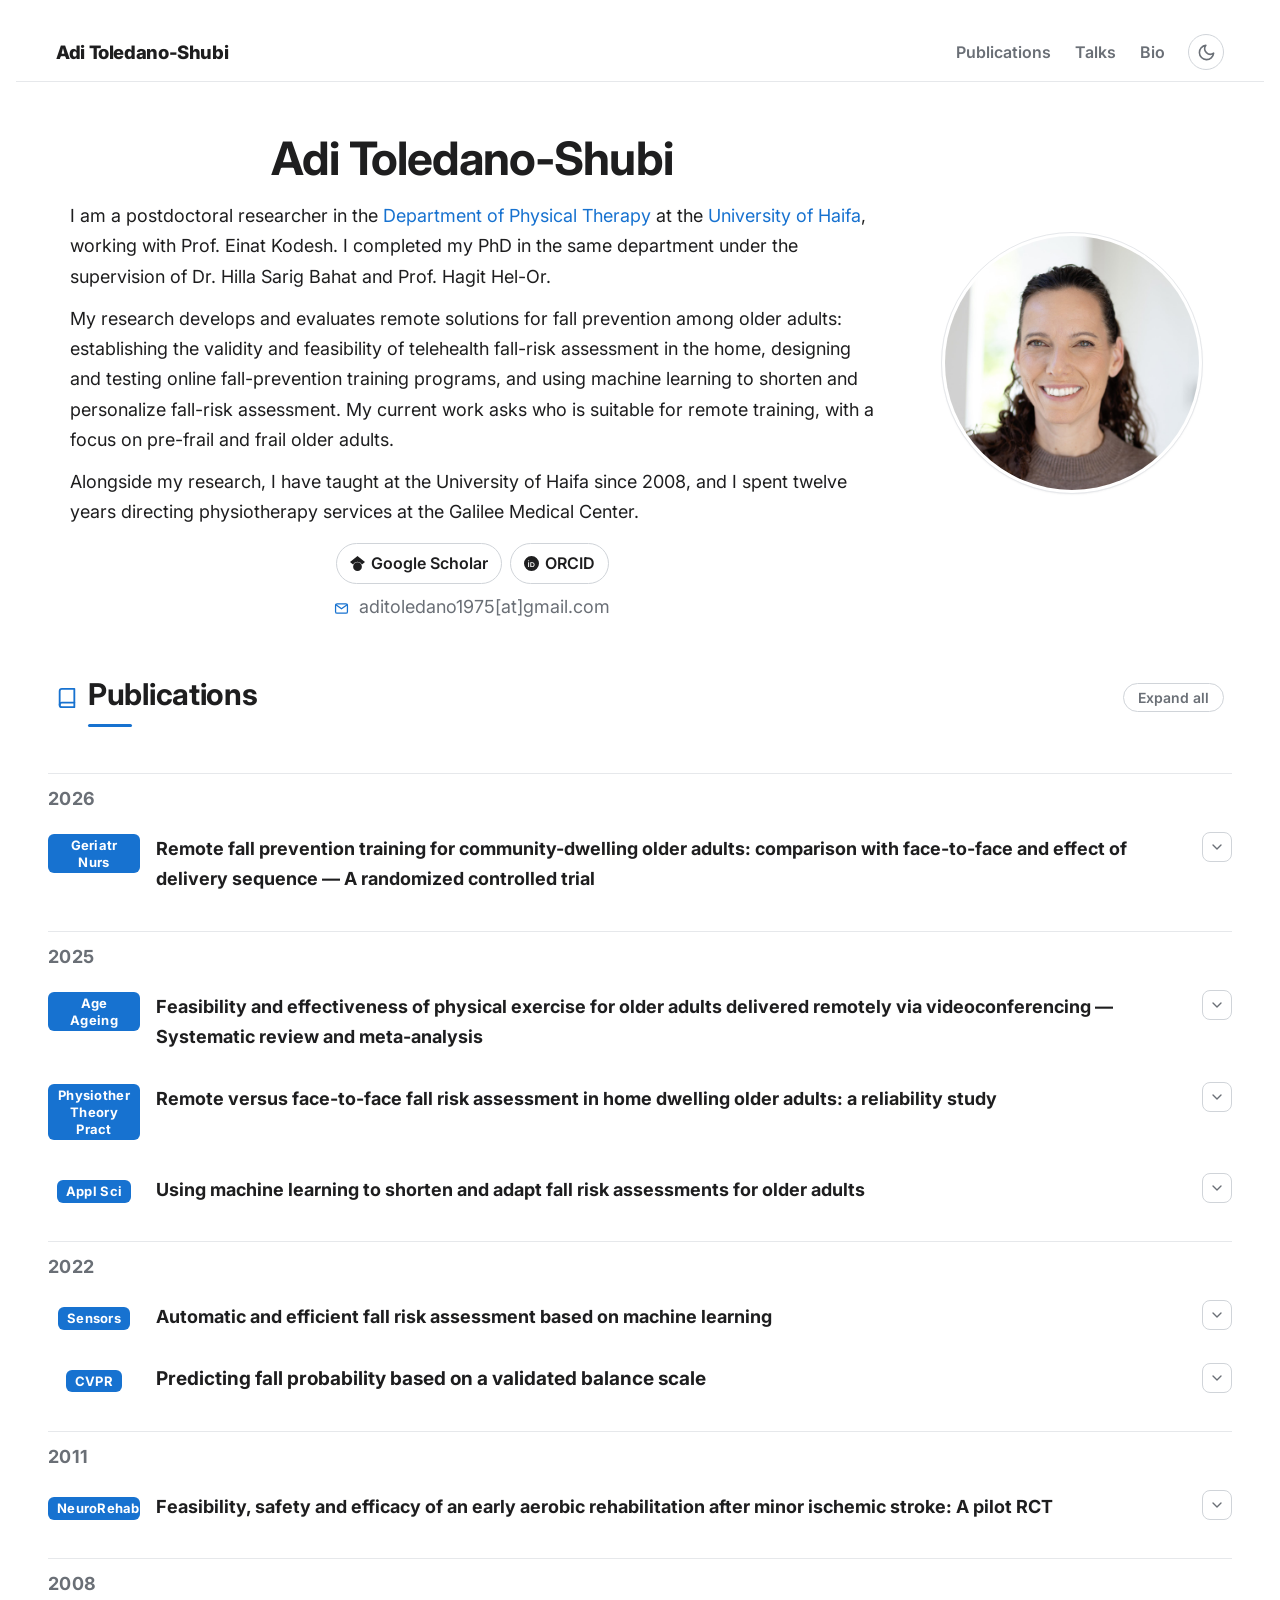
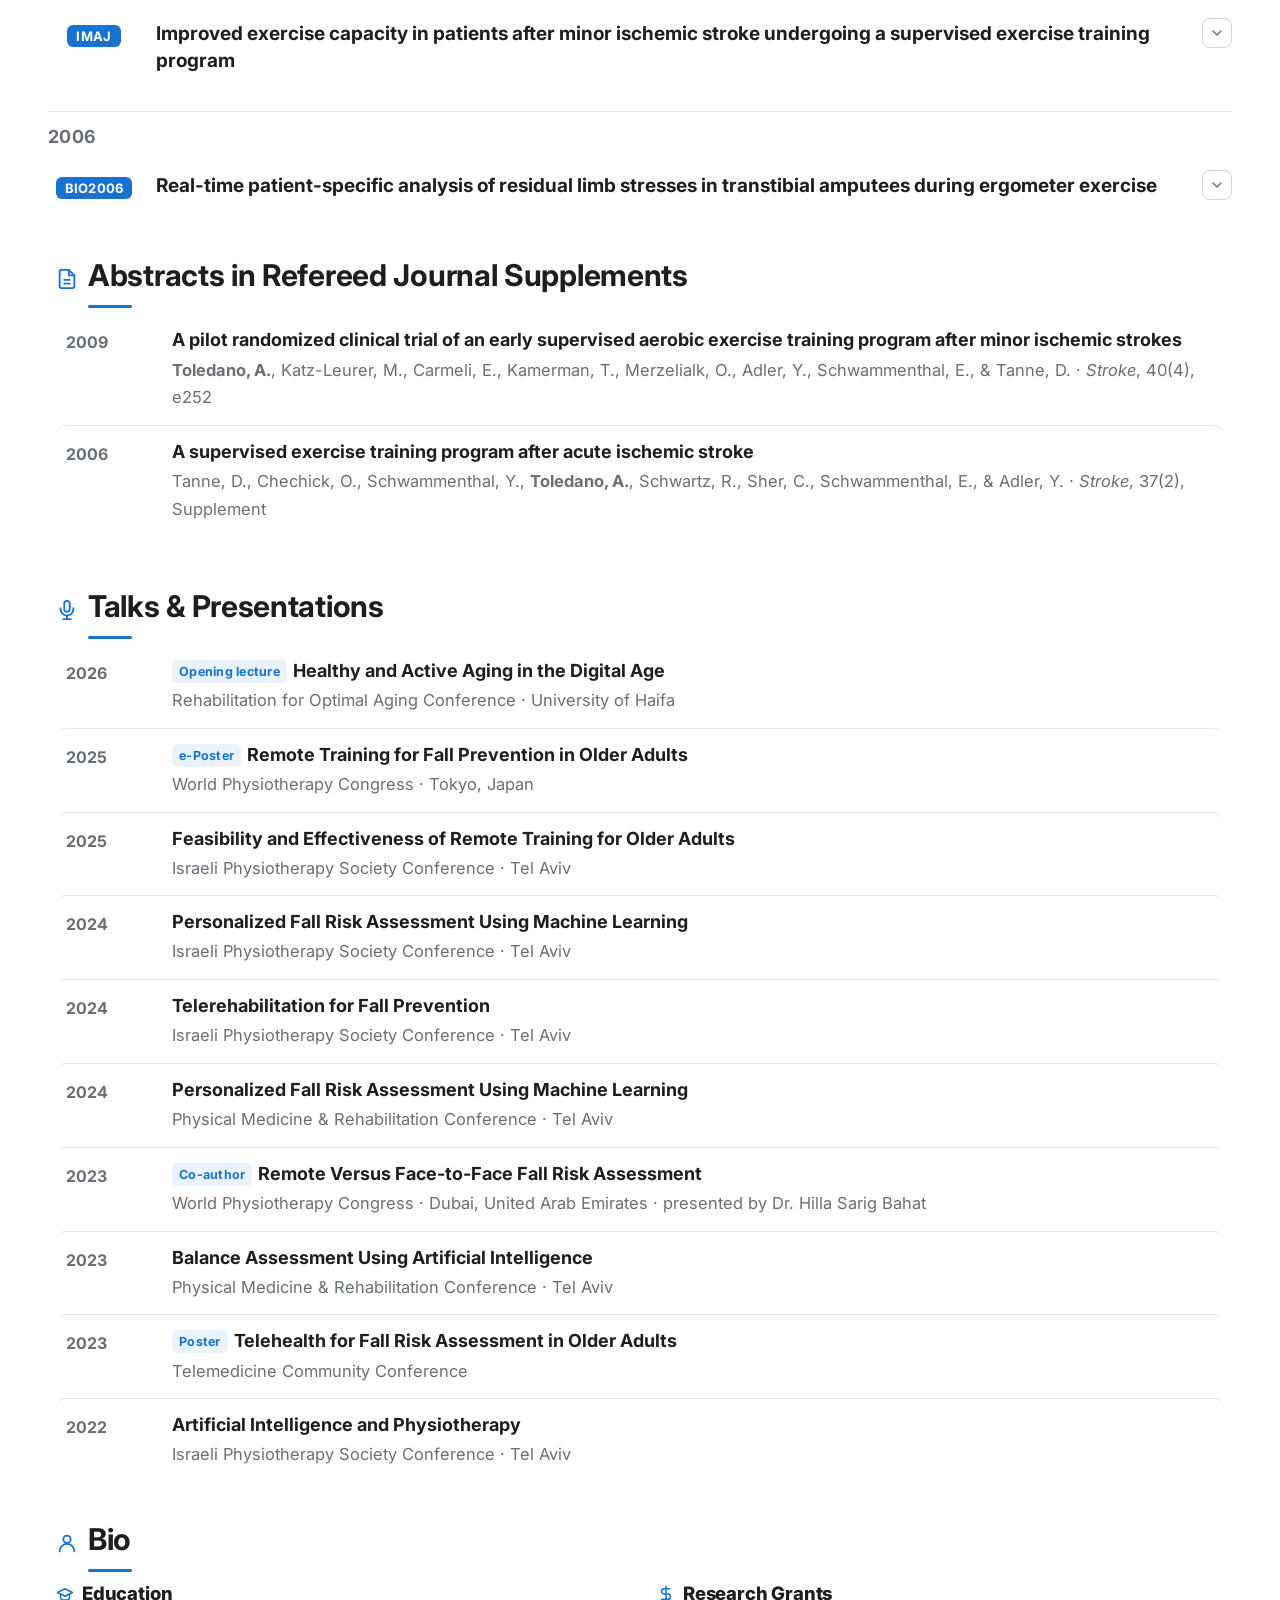
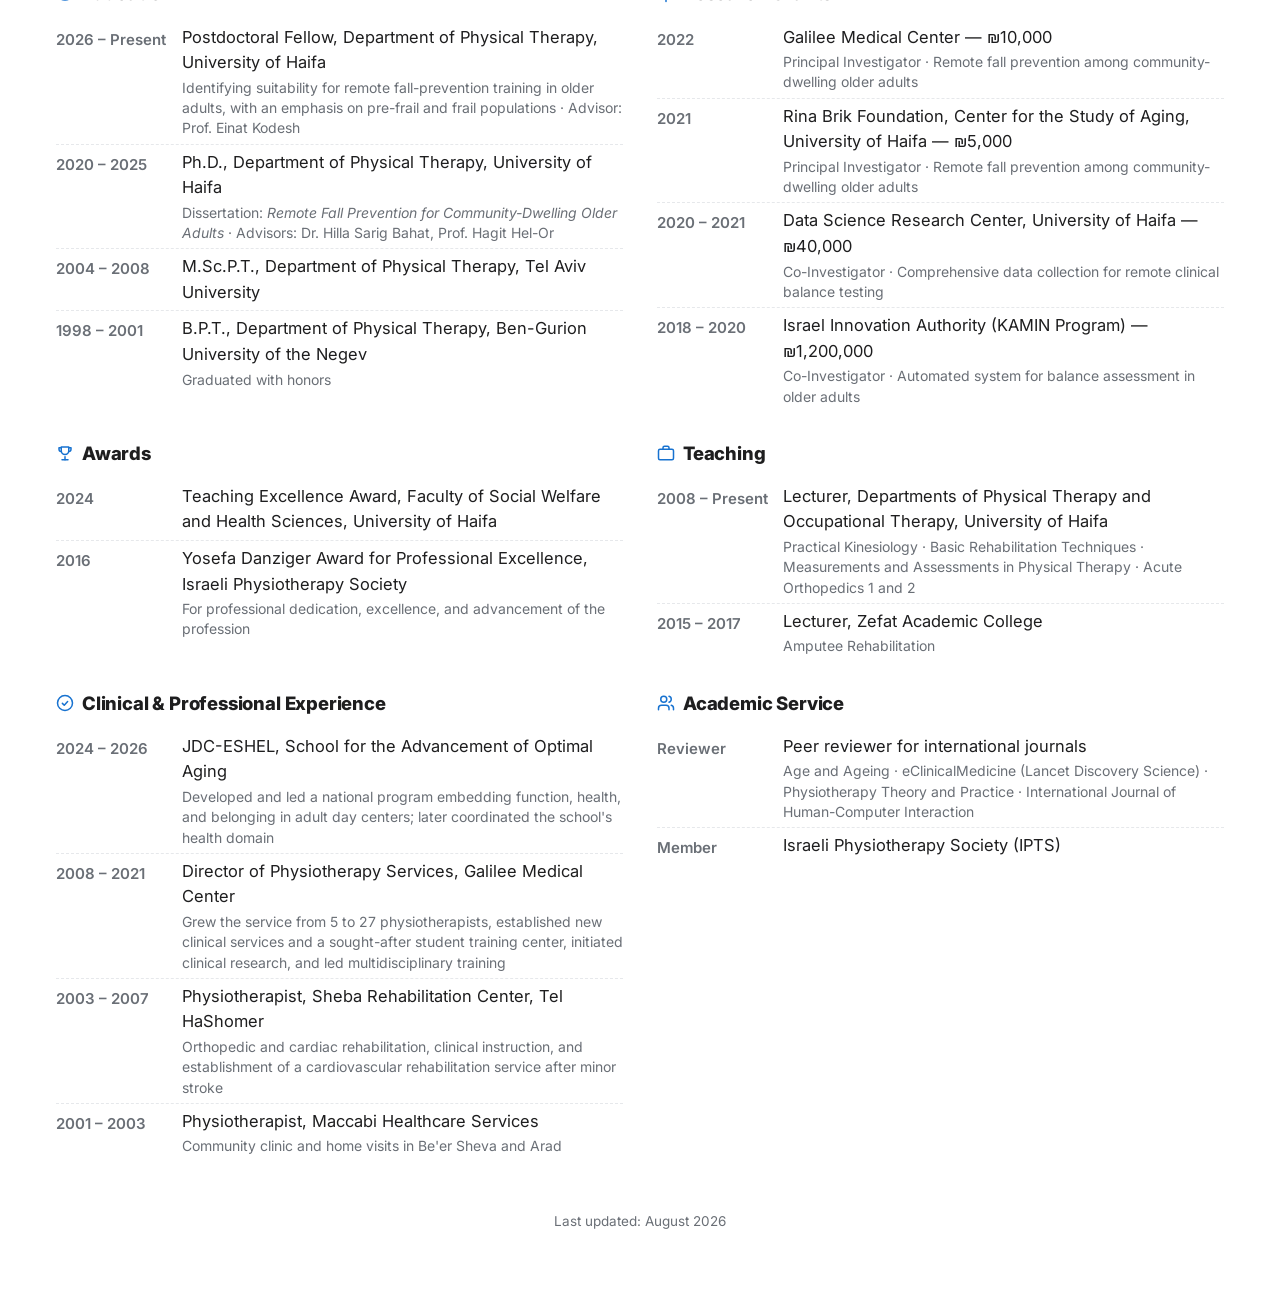
==== index.html @ 061ddf4c "Apply corrections from Adi's English CV - Add Google Scholar and ORCID links to the header and JSON-" ====
<!DOCTYPE HTML>
<html lang="en">
  <head>
    <meta http-equiv="Content-Type" content="text/html; charset=UTF-8" />

    <title>Adi Toledano-Shubi | Postdoctoral Researcher, University of Haifa</title>

    <meta name="author" content="Adi Toledano-Shubi" />
    <meta name="description" content="Adi Toledano-Shubi is a postdoctoral researcher in the Department of Physical Therapy at the University of Haifa, researching remote fall prevention and telehealth assessment for older adults. Publications in Age and Ageing, Geriatric Nursing, and more." />
    <meta name="viewport" content="width=device-width, initial-scale=1" />

    <link rel="canonical" href="https://aditoledanoshubi.github.io/" />

    <!-- Fonts -->
    <link rel="preconnect" href="https://fonts.googleapis.com" />
    <link rel="preconnect" href="https://fonts.gstatic.com" crossorigin />
    <link rel="stylesheet" href="https://fonts.googleapis.com/css2?family=Inter:wght@400;500;600;700;800&display=swap" />

    <!-- Favicons -->
    <link rel="icon" href="favicon.ico" sizes="any" />
    <link rel="icon" type="image/png" sizes="32x32" href="favicon-32.png" />
    <link rel="apple-touch-icon" href="apple-touch-icon.png" />
    <meta name="theme-color" content="#ffffff" />

    <!-- Set theme before paint to avoid a flash (light is the default) -->
    <script>
      (function () {
        try {
          if (localStorage.getItem('theme') === 'dark') {
            document.documentElement.setAttribute('data-theme', 'dark');
          }
        } catch (e) {}
      })();
    </script>

    <link rel="stylesheet" type="text/css" href="stylesheet.css" />

    <!-- Open Graph -->
    <meta property="og:title" content="Adi Toledano-Shubi | Postdoctoral Researcher, University of Haifa" />
    <meta property="og:description" content="Postdoctoral researcher in Physical Therapy at the University of Haifa, researching remote fall prevention for older adults." />
    <meta property="og:image" content="https://aditoledanoshubi.github.io/images/profile.jpg" />
    <meta property="og:url" content="https://aditoledanoshubi.github.io/" />
    <meta property="og:type" content="website" />
    <meta property="og:site_name" content="Adi Toledano-Shubi" />

    <!-- Twitter Card -->
    <meta name="twitter:card" content="summary" />
    <meta name="twitter:title" content="Adi Toledano-Shubi | Postdoctoral Researcher, University of Haifa" />
    <meta name="twitter:description" content="Postdoctoral researcher in Physical Therapy at the University of Haifa, researching remote fall prevention for older adults." />
    <meta name="twitter:image" content="https://aditoledanoshubi.github.io/images/profile.jpg" />

    <!-- JSON-LD Structured Data -->
    <script type="application/ld+json">
    {
      "@context": "https://schema.org",
      "@type": "Person",
      "name": "Adi Toledano-Shubi",
      "url": "https://aditoledanoshubi.github.io/",
      "image": "https://aditoledanoshubi.github.io/images/profile.jpg",
      "jobTitle": "Postdoctoral Researcher",
      "affiliation": {
        "@type": "EducationalOrganization",
        "name": "University of Haifa",
        "url": "https://www.haifa.ac.il/"
      },
      "alumniOf": {
        "@type": "EducationalOrganization",
        "name": "University of Haifa",
        "url": "https://www.haifa.ac.il/"
      },
      "description": "Postdoctoral researcher in the Department of Physical Therapy at the University of Haifa, researching remote fall prevention and telehealth assessment for older adults.",
      "sameAs": [
        "https://scholar.google.com/citations?user=kOce1IUAAAAJ&hl=en",
        "https://orcid.org/0000-0002-2002-5825"
      ],
      "knowsAbout": [
        "Fall prevention in older adults",
        "Telerehabilitation",
        "Physical therapy",
        "Remote fall risk assessment",
        "Healthy aging"
      ]
    }
    </script>

    <style>
      /* Minimal fallback shown only until stylesheet.css loads (or if missing).
         Full theming, dark mode, and layout live in stylesheet.css. */
      body { font-family: 'Inter', -apple-system, BlinkMacSystemFont, Segoe UI, Roboto, Helvetica, Arial, sans-serif; line-height: 1.6; }
    </style>
  </head>

  <body id="top">
    <nav class="topnav" aria-label="Primary">
      <div class="topnav-inner">
        <a class="topnav-brand" href="#top">Adi Toledano-Shubi</a>
        <div class="topnav-links">
          <a href="#publications">Publications</a>
          <a href="#talks">Talks</a>
          <a href="#bio">Bio</a>
        </div>
        <button id="theme-toggle" class="theme-toggle" type="button" aria-label="Switch to dark mode" title="Toggle dark mode">
          <!-- moon: shown in light mode -->
          <svg class="icon-moon" xmlns="http://www.w3.org/2000/svg" viewBox="0 0 24 24" fill="none" stroke="currentColor" stroke-width="2" stroke-linecap="round" stroke-linejoin="round" aria-hidden="true"><path d="M21 12.79A9 9 0 1 1 11.21 3 7 7 0 0 0 21 12.79z"></path></svg>
          <!-- sun: shown in dark mode -->
          <svg class="icon-sun" xmlns="http://www.w3.org/2000/svg" viewBox="0 0 24 24" fill="none" stroke="currentColor" stroke-width="2" stroke-linecap="round" stroke-linejoin="round" aria-hidden="true"><circle cx="12" cy="12" r="4.5"></circle><path d="M12 1.5v2.5M12 20v2.5M4.22 4.22l1.77 1.77M18.01 18.01l1.77 1.77M1.5 12h2.5M20 12h2.5M4.22 19.78l1.77-1.77M18.01 5.99l1.77-1.77"></path></svg>
        </button>
      </div>
    </nav>

    <table style="width:100%;max-width:1200px;border:0;border-spacing:0;border-collapse:separate;margin:0 auto;"><tbody>
      <tr><td style="padding:0">

        <!-- Header -->
        <table class="header-table" style="width:100%;border:0;border-spacing:0;border-collapse:separate;margin:0 auto;"><tbody>
          <tr>
            <td class="header-text" style="padding:2.5%;width:72%;vertical-align:middle">
              <h1 class="name" style="text-align:center">Adi Toledano-Shubi</h1>
              <p>
                I am a postdoctoral researcher in the <a target="_blank" rel="noopener noreferrer" href="https://physical-therapy.haifa.ac.il/">Department of Physical Therapy</a> at the <a target="_blank" rel="noopener noreferrer" href="https://www.haifa.ac.il/">University of Haifa</a>, working with Prof. Einat Kodesh. I completed my PhD in the same department under the supervision of Dr. Hilla Sarig Bahat and Prof. Hagit Hel-Or.
              </p>
              <p>
                My research develops and evaluates remote solutions for fall prevention among older adults: establishing the validity and feasibility of telehealth fall-risk assessment in the home, designing and testing online fall-prevention training programs, and using machine learning to shorten and personalize fall-risk assessment. My current work asks who is suitable for remote training, with a focus on pre-frail and frail older adults.
              </p>
              <p>
                Alongside my research, I have taught at the University of Haifa since 2008, and I spent twelve years directing physiotherapy services at the Galilee Medical Center.
              </p>
              <div class="social-links">
                <a target="_blank" rel="noopener noreferrer" href="https://scholar.google.com/citations?user=kOce1IUAAAAJ&amp;hl=en" aria-label="Google Scholar">
                  <svg viewBox="0 0 24 24" fill="currentColor" aria-hidden="true"><path d="M12 24a7 7 0 1 1 0-14 7 7 0 0 1 0 14zm0-24L0 9.5l4.838 3.94A8 8 0 0 1 12 9a8 8 0 0 1 7.162 4.44L24 9.5z"/></svg>
                  Google Scholar
                </a>
                <a target="_blank" rel="noopener noreferrer" href="https://orcid.org/0000-0002-2002-5825" aria-label="ORCID">
                  <svg viewBox="0 0 24 24" fill="currentColor" aria-hidden="true"><path d="M12 0a12 12 0 1 0 0 24 12 12 0 0 0 0-24zM7.37 6.62a.9.9 0 1 1 0 1.8.9.9 0 0 1 0-1.8zm-.75 3.35h1.5v7.75h-1.5zm3.44 0h2.9c2.76 0 3.97 1.97 3.97 3.88 0 2.07-1.62 3.88-3.96 3.88h-2.91zm1.5 1.36v5.03h1.3c1.85 0 2.72-1.12 2.72-2.51 0-1.28-.81-2.52-2.72-2.52z"/></svg>
                  ORCID
                </a>
                <!-- TODO: add LinkedIn here once the profile URL is known. -->
              </div>
              <p class="contact-line">
                <svg viewBox="0 0 24 24" fill="none" stroke="currentColor" stroke-width="2" stroke-linecap="round" stroke-linejoin="round" aria-hidden="true"><rect x="2.5" y="4.5" width="19" height="15" rx="2.5"/><path d="m3 6 9 6.5L21 6"/></svg>
                <a href="mailto:aditoledano1975@gmail.com">aditoledano1975[at]gmail.com</a>
              </p>
            </td>
            <td class="header-photo" style="padding:2.5%;width:28%;max-width:28%;text-align:center">
              <a target="_blank" rel="noopener noreferrer" href="images/profile-full.jpg"><img class="profile-photo" alt="Adi Toledano-Shubi" src="images/profile.jpg" /></a>
            </td>
          </tr>
        </tbody></table>

        <!-- Publications heading -->
        <table style="width:100%;border:0;border-spacing:0;border-collapse:separate;margin:0 auto"><tbody>
          <tr>
            <td id="publications" class="section-anchor" style="padding:16px;width:100%;vertical-align:middle">
              <div class="section-head">
                <svg class="sec-icon" viewBox="0 0 24 24" fill="none" stroke="currentColor" stroke-width="2" stroke-linecap="round" stroke-linejoin="round" aria-hidden="true"><path d="M4 19.5A2.5 2.5 0 0 1 6.5 17H20"/><path d="M6.5 2H20v20H6.5A2.5 2.5 0 0 1 4 19.5v-15A2.5 2.5 0 0 1 6.5 2z"/></svg>
                <h2>Publications</h2>
                <button id="pub-expand-all" class="expand-all" type="button" aria-label="Expand all publications">Expand all</button>
              </div>
            </td>
          </tr>
        </tbody></table>

        <!-- Publications -->
        <table class="pub-table" style="width:100%;border:0;border-spacing:0 8px;border-collapse:separate;margin:0 auto">
          <colgroup><col style="width:108px" /><col /></colgroup>
          <tbody>

          <script>
          function toggleSection(id) {
            document.getElementById(id).classList.toggle('open');
          }
          </script>

          <!-- Year: 2026 -->
          <tr><td colspan="2" style="padding:16px 8px 0;"><h3 class="pub-year">2026</h3></td></tr>

          <tr id="toledano-shubi-2026-remote-fall-prevention">
            <td style="padding:12px 8px;width:80px;vertical-align:top;text-align:center">
              <abbr class="pub-badge">Geriatr Nurs</abbr>
            </td>
            <td style="padding:12px 8px;vertical-align:top">
              <div class="pub-title"><a target="_blank" rel="noopener noreferrer" href="https://doi.org/10.1016/j.gerinurse.2026.103817">Remote fall prevention training for community-dwelling older adults: comparison with face-to-face and effect of delivery sequence &mdash; A randomized controlled trial</a></div>
              <div>
                <strong>Toledano-Shubi, A.</strong>, Livne, D., Hel-Or, H., &amp; Bahat, H. S.
              </div>
              <div><em>Geriatric Nursing</em>, 69, 103817, 2026</div>
              <div class="small">Impact Factor 2.4 &middot; Q1 (Nursing)</div>
              <div class="pub-links">
                <a target="_blank" rel="noopener noreferrer" href="https://doi.org/10.1016/j.gerinurse.2026.103817">Paper</a>
                <a href="javascript:void(0)" onclick="toggleSection('cite-toledano-shubi-2026')">BIB</a>
              </div>
              <div id="cite-toledano-shubi-2026" class="pub-hidden">
                <pre>@article{toledanoshubi2026remote,
  title={Remote fall prevention training for community-dwelling older adults: comparison with face-to-face and effect of delivery sequence - A randomized controlled trial},
  author={Toledano-Shubi, Adi and Livne, D. and Hel-Or, Hagit and Bahat, Hilla Sarig},
  journal={Geriatric Nursing},
  volume={69},
  pages={103817},
  year={2026},
  doi={10.1016/j.gerinurse.2026.103817}
}</pre>
              </div>
            </td>
          </tr>

          <!-- Year: 2025 -->
          <tr><td colspan="2" style="padding:16px 8px 0;"><h3 class="pub-year">2025</h3></td></tr>

          <tr id="toledano-shubi-2025-remote-exercise-meta-analysis">
            <td style="padding:12px 8px;width:80px;vertical-align:top;text-align:center">
              <abbr class="pub-badge">Age Ageing</abbr>
            </td>
            <td style="padding:12px 8px;vertical-align:top">
              <div class="pub-title"><a target="_blank" rel="noopener noreferrer" href="https://doi.org/10.1093/ageing/afaf171">Feasibility and effectiveness of physical exercise for older adults delivered remotely via videoconferencing &mdash; Systematic review and meta-analysis</a></div>
              <div>
                <strong>Toledano-Shubi, A.</strong>, Shapira, A. L., Fuchsman, R., Marco, R., Hel-Or, H., &amp; Sarig Bahat, H.
              </div>
              <div><em>Age and Ageing</em>, 54(6), 2025</div>
              <div class="small">Impact Factor 7.1 &middot; Q1 (Geriatrics &amp; Gerontology)</div>
              <div class="pub-links">
                <a target="_blank" rel="noopener noreferrer" href="https://doi.org/10.1093/ageing/afaf171">Paper</a>
                <a href="javascript:void(0)" onclick="toggleSection('cite-toledano-shubi-2025-meta')">BIB</a>
              </div>
              <div id="cite-toledano-shubi-2025-meta" class="pub-hidden">
                <pre>@article{toledanoshubi2025feasibility,
  title={Feasibility and effectiveness of physical exercise for older adults delivered remotely via videoconferencing - Systematic review and meta-analysis},
  author={Toledano-Shubi, Adi and Shapira, A. L. and Fuchsman, R. and Marco, R. and Hel-Or, Hagit and Sarig Bahat, Hilla},
  journal={Age and Ageing},
  volume={54},
  number={6},
  year={2025},
  doi={10.1093/ageing/afaf171}
}</pre>
              </div>
            </td>
          </tr>

          <tr id="toledano-shubi-2025-remote-fall-risk-reliability">
            <td style="padding:12px 8px;width:80px;vertical-align:top;text-align:center">
              <abbr class="pub-badge">Physiother Theory Pract</abbr>
            </td>
            <td style="padding:12px 8px;vertical-align:top">
              <div class="pub-title"><a target="_blank" rel="noopener noreferrer" href="https://doi.org/10.1080/09593985.2024.2367516">Remote versus face-to-face fall risk assessment in home dwelling older adults: a reliability study</a></div>
              <div>
                <strong>Toledano-Shubi, A.</strong>, Hel-Or, H., &amp; Sarig Bahat, H.
              </div>
              <div><em>Physiotherapy Theory and Practice</em>, 41(4), 2025</div>
              <div class="small">Impact Factor 1.5 &middot; Q2 (Rehabilitation)</div>
              <div class="pub-links">
                <a target="_blank" rel="noopener noreferrer" href="https://doi.org/10.1080/09593985.2024.2367516">Paper</a>
                <a href="javascript:void(0)" onclick="toggleSection('cite-toledano-shubi-2025-reliability')">BIB</a>
              </div>
              <div id="cite-toledano-shubi-2025-reliability" class="pub-hidden">
                <pre>@article{toledanoshubi2025remote,
  title={Remote versus face-to-face fall risk assessment in home dwelling older adults: a reliability study},
  author={Toledano-Shubi, Adi and Hel-Or, Hagit and Sarig Bahat, Hilla},
  journal={Physiotherapy Theory and Practice},
  volume={41},
  number={4},
  year={2025},
  doi={10.1080/09593985.2024.2367516}
}</pre>
              </div>
            </td>
          </tr>

          <tr id="khatib-2025-machine-learning-fall-risk">
            <td style="padding:12px 8px;width:80px;vertical-align:top;text-align:center">
              <abbr class="pub-badge">Appl Sci</abbr>
            </td>
            <td style="padding:12px 8px;vertical-align:top">
              <div class="pub-title"><a target="_blank" rel="noopener noreferrer" href="https://doi.org/10.3390/app15041690">Using machine learning to shorten and adapt fall risk assessments for older adults</a></div>
              <div>
                Khatib, L., <strong>Toledano-Shubi, A.</strong>, Sarig Bahat, H., &amp; Hel-Or, H.
              </div>
              <div><em>Applied Sciences</em>, 15(4), 2025</div>
              <div class="small">Impact Factor 2.5 &middot; Q2 (Multidisciplinary Sciences)</div>
              <div class="pub-links">
                <a target="_blank" rel="noopener noreferrer" href="https://doi.org/10.3390/app15041690">Paper</a>
                <a href="javascript:void(0)" onclick="toggleSection('cite-khatib-2025')">BIB</a>
              </div>
              <div id="cite-khatib-2025" class="pub-hidden">
                <pre>@article{khatib2025using,
  title={Using Machine Learning to Shorten and Adapt Fall Risk Assessments for Older Adults},
  author={Khatib, L. and Toledano-Shubi, Adi and Sarig Bahat, Hilla and Hel-Or, Hagit},
  journal={Applied Sciences},
  volume={15},
  number={4},
  year={2025},
  doi={10.3390/app15041690}
}</pre>
              </div>
            </td>
          </tr>

          <!-- Year: 2022 -->
          <tr><td colspan="2" style="padding:16px 8px 0;"><h3 class="pub-year">2022</h3></td></tr>

          <tr id="eichler-2022-automatic-fall-risk">
            <td style="padding:12px 8px;width:80px;vertical-align:top;text-align:center">
              <abbr class="pub-badge">Sensors</abbr>
            </td>
            <td style="padding:12px 8px;vertical-align:top">
              <div class="pub-title"><a target="_blank" rel="noopener noreferrer" href="https://doi.org/10.3390/s22041557">Automatic and efficient fall risk assessment based on machine learning</a></div>
              <div>
                Eichler, N., Raz, S., <strong>Toledano-Shubi, A.</strong>, Livne, D., Shimshoni, I., &amp; Hel-Or, H.
              </div>
              <div><em>Sensors</em>, 22(4), 2022</div>
              <div class="small">Impact Factor 3.5 &middot; Q2 (Engineering, Electrical &amp; Electronic)</div>
              <div class="pub-links">
                <a target="_blank" rel="noopener noreferrer" href="https://doi.org/10.3390/s22041557">Paper</a>
                <a href="javascript:void(0)" onclick="toggleSection('cite-eichler-2022')">BIB</a>
              </div>
              <div id="cite-eichler-2022" class="pub-hidden">
                <pre>@article{eichler2022automatic,
  title={Automatic and Efficient Fall Risk Assessment Based on Machine Learning},
  author={Eichler, N. and Raz, S. and Toledano-Shubi, Adi and Livne, D. and Shimshoni, Ilan and Hel-Or, Hagit},
  journal={Sensors},
  volume={22},
  number={4},
  year={2022},
  doi={10.3390/s22041557}
}</pre>
              </div>
            </td>
          </tr>

          <tr id="masalha-2022-predicting-fall-probability">
            <td style="padding:12px 8px;width:80px;vertical-align:top;text-align:center">
              <abbr class="pub-badge">CVPR</abbr>
            </td>
            <td style="padding:12px 8px;vertical-align:top">
              <div class="pub-title">Predicting fall probability based on a validated balance scale</div>
              <div>
                Masalha, A., Eichler, N., Raz, S., <strong>Toledano-Shubi, A.</strong>, et al.
              </div>
              <div><em>IEEE/CVF Conference on Computer Vision and Pattern Recognition (CVPR)</em>, 2022</div>
              <div class="pub-links">
                <a href="javascript:void(0)" onclick="toggleSection('cite-masalha-2022')">BIB</a>
              </div>
              <div id="cite-masalha-2022" class="pub-hidden">
                <pre>@inproceedings{masalha2022predicting,
  title={Predicting Fall Probability Based on a Validated Balance Scale},
  author={Masalha, A. and Eichler, N. and Raz, S. and Toledano-Shubi, Adi and others},
  booktitle={IEEE/CVF Conference on Computer Vision and Pattern Recognition (CVPR)},
  year={2022}
}</pre>
              </div>
            </td>
          </tr>

          <!-- Year: 2011 -->
          <tr><td colspan="2" style="padding:16px 8px 0;"><h3 class="pub-year">2011</h3></td></tr>

          <tr id="toledano-zarhi-2011-aerobic-rehabilitation-stroke">
            <td style="padding:12px 8px;width:80px;vertical-align:top;text-align:center">
              <abbr class="pub-badge">NeuroRehab</abbr>
            </td>
            <td style="padding:12px 8px;vertical-align:top">
              <div class="pub-title"><a target="_blank" rel="noopener noreferrer" href="https://doi.org/10.3233/NRE-2011-0636">Feasibility, safety and efficacy of an early aerobic rehabilitation after minor ischemic stroke: A pilot RCT</a></div>
              <div>
                <strong>Toledano-Zarhi, A.</strong>, Tanne, D., Carmeli, E., &amp; Katz-Leurer, M.
              </div>
              <div><em>NeuroRehabilitation</em>, 28(2), 2011</div>
              <div class="small">Impact Factor 2.03 &middot; Q2 (Rehabilitation)</div>
              <div class="pub-links">
                <a target="_blank" rel="noopener noreferrer" href="https://doi.org/10.3233/NRE-2011-0636">Paper</a>
                <a href="javascript:void(0)" onclick="toggleSection('cite-toledano-zarhi-2011')">BIB</a>
              </div>
              <div id="cite-toledano-zarhi-2011" class="pub-hidden">
                <pre>@article{toledanozarhi2011feasibility,
  title={Feasibility, safety and efficacy of an early aerobic rehabilitation after minor ischemic stroke: A pilot RCT},
  author={Toledano-Zarhi, Adi and Tanne, D. and Carmeli, E. and Katz-Leurer, M.},
  journal={NeuroRehabilitation},
  volume={28},
  number={2},
  year={2011},
  doi={10.3233/NRE-2011-0636}
}</pre>
              </div>
            </td>
          </tr>

          <!-- Year: 2008 -->
          <tr><td colspan="2" style="padding:16px 8px 0;"><h3 class="pub-year">2008</h3></td></tr>

          <tr id="tanne-2008-exercise-capacity-stroke">
            <td style="padding:12px 8px;width:80px;vertical-align:top;text-align:center">
              <abbr class="pub-badge">IMAJ</abbr>
            </td>
            <td style="padding:12px 8px;vertical-align:top">
              <div class="pub-title">Improved exercise capacity in patients after minor ischemic stroke undergoing a supervised exercise training program</div>
              <div>
                Tanne, D., Tsabari, R., Chechik, O., <strong>Toledano, A.</strong>, Orion, D., Schwammenthal, Y., Philips, T., Schwammenthal, E., &amp; Adler, Y.
              </div>
              <div><em>Israel Medical Association Journal (IMAJ)</em>, 10, 2008</div>
              <div class="small">Impact Factor 0.689 &middot; Q4 (Medicine, General &amp; Internal)</div>
              <div class="pub-links">
                <a href="javascript:void(0)" onclick="toggleSection('cite-tanne-2008')">BIB</a>
              </div>
              <div id="cite-tanne-2008" class="pub-hidden">
                <pre>@article{tanne2008improved,
  title={Improved Exercise Capacity in Patients after Minor Ischemic Stroke Undergoing a Supervised Exercise Training Program},
  author={Tanne, D. and Tsabari, R. and Chechik, O. and Toledano, Adi and Orion, D. and Schwammenthal, Y. and Philips, T. and Schwammenthal, E. and Adler, Y.},
  journal={Israel Medical Association Journal},
  volume={10},
  year={2008}
}</pre>
              </div>
            </td>
          </tr>

          <!-- Year: 2006 -->
          <tr><td colspan="2" style="padding:16px 8px 0;"><h3 class="pub-year">2006</h3></td></tr>

          <tr id="portnoy-2006-residual-limb-stresses">
            <td style="padding:12px 8px;width:80px;vertical-align:top;text-align:center">
              <abbr class="pub-badge">BIO2006</abbr>
            </td>
            <td style="padding:12px 8px;vertical-align:top">
              <div class="pub-title">Real-time patient-specific analysis of residual limb stresses in transtibial amputees during ergometer exercise</div>
              <div>
                Portnoy, S., <strong>Toledano, A.</strong>, et al.
              </div>
              <div><em>BIO2006 Proceedings</em>, 2006</div>
              <div class="pub-links">
                <a href="javascript:void(0)" onclick="toggleSection('cite-portnoy-2006')">BIB</a>
              </div>
              <div id="cite-portnoy-2006" class="pub-hidden">
                <pre>@inproceedings{portnoy2006realtime,
  title={Real-time patient-specific analysis of residual limb stresses in transtibial amputees during ergometer exercise},
  author={Portnoy, S. and Toledano, Adi and others},
  booktitle={BIO2006 Proceedings},
  year={2006}
}</pre>
              </div>
            </td>
          </tr>

          </tbody>
        </table>

        <!-- Conference Abstracts -->
        <table style="width:100%;border:0;border-spacing:0;border-collapse:separate;margin:12px auto 0"><tbody>
          <tr>
            <td id="abstracts" class="section-anchor" style="padding:16px;width:100%;vertical-align:middle">
              <div class="section-head">
                <svg class="sec-icon" viewBox="0 0 24 24" fill="none" stroke="currentColor" stroke-width="2" stroke-linecap="round" stroke-linejoin="round" aria-hidden="true"><path d="M14 2H6a2 2 0 0 0-2 2v16a2 2 0 0 0 2 2h12a2 2 0 0 0 2-2V8z"/><path d="M14 2v6h6"/><path d="M9 13h6"/><path d="M9 17h6"/></svg>
                <h2>Abstracts in Refereed Journal Supplements</h2>
              </div>
              <div class="entry-list">
                <div class="entry">
                  <div class="entry-year">2009</div>
                  <div class="entry-body">
                    <div class="entry-title">A pilot randomized clinical trial of an early supervised aerobic exercise training program after minor ischemic strokes</div>
                    <div class="entry-meta"><strong>Toledano, A.</strong>, Katz-Leurer, M., Carmeli, E., Kamerman, T., Merzelialk, O., Adler, Y., Schwammenthal, E., &amp; Tanne, D. &middot; <em>Stroke</em>, 40(4), e252</div>
                  </div>
                </div>
                <div class="entry">
                  <div class="entry-year">2006</div>
                  <div class="entry-body">
                    <div class="entry-title">A supervised exercise training program after acute ischemic stroke</div>
                    <div class="entry-meta">Tanne, D., Chechick, O., Schwammenthal, Y., <strong>Toledano, A.</strong>, Schwartz, R., Sher, C., Schwammenthal, E., &amp; Adler, Y. &middot; <em>Stroke</em>, 37(2), Supplement</div>
                  </div>
                </div>
              </div>
            </td>
          </tr>
        </tbody></table>

        <!-- Talks and Presentations -->
        <table style="width:100%;border:0;border-spacing:0;border-collapse:separate;margin:12px auto 0"><tbody>
          <tr>
            <td id="talks" class="section-anchor" style="padding:16px;width:100%;vertical-align:middle">
              <div class="section-head">
                <svg class="sec-icon" viewBox="0 0 24 24" fill="none" stroke="currentColor" stroke-width="2" stroke-linecap="round" stroke-linejoin="round" aria-hidden="true"><path d="M12 2a3 3 0 0 0-3 3v6a3 3 0 0 0 6 0V5a3 3 0 0 0-3-3z"/><path d="M19 10v1a7 7 0 0 1-14 0v-1"/><path d="M12 18.5V22"/><path d="M8 22h8"/></svg>
                <h2>Talks &amp; Presentations</h2>
              </div>
              <div class="entry-list">

                <div class="entry">
                  <div class="entry-year">2026</div>
                  <div class="entry-body">
                    <div class="entry-title"><span class="entry-tag">Opening lecture</span>Healthy and Active Aging in the Digital Age</div>
                    <div class="entry-meta">Rehabilitation for Optimal Aging Conference &middot; University of Haifa</div>
                  </div>
                </div>

                <div class="entry">
                  <div class="entry-year">2025</div>
                  <div class="entry-body">
                    <div class="entry-title"><span class="entry-tag">e-Poster</span>Remote Training for Fall Prevention in Older Adults</div>
                    <div class="entry-meta">World Physiotherapy Congress &middot; Tokyo, Japan</div>
                  </div>
                </div>

                <div class="entry">
                  <div class="entry-year">2025</div>
                  <div class="entry-body">
                    <div class="entry-title">Feasibility and Effectiveness of Remote Training for Older Adults</div>
                    <div class="entry-meta">Israeli Physiotherapy Society Conference &middot; Tel Aviv</div>
                  </div>
                </div>

                <div class="entry">
                  <div class="entry-year">2024</div>
                  <div class="entry-body">
                    <div class="entry-title">Personalized Fall Risk Assessment Using Machine Learning</div>
                    <div class="entry-meta">Israeli Physiotherapy Society Conference &middot; Tel Aviv</div>
                  </div>
                </div>

                <div class="entry">
                  <div class="entry-year">2024</div>
                  <div class="entry-body">
                    <div class="entry-title">Telerehabilitation for Fall Prevention</div>
                    <div class="entry-meta">Israeli Physiotherapy Society Conference &middot; Tel Aviv</div>
                  </div>
                </div>

                <div class="entry">
                  <div class="entry-year">2024</div>
                  <div class="entry-body">
                    <div class="entry-title">Personalized Fall Risk Assessment Using Machine Learning</div>
                    <div class="entry-meta">Physical Medicine &amp; Rehabilitation Conference &middot; Tel Aviv</div>
                  </div>
                </div>

                <div class="entry">
                  <div class="entry-year">2023</div>
                  <div class="entry-body">
                    <div class="entry-title"><span class="entry-tag">Co-author</span>Remote Versus Face-to-Face Fall Risk Assessment</div>
                    <div class="entry-meta">World Physiotherapy Congress &middot; Dubai, United Arab Emirates &middot; presented by Dr. Hilla Sarig Bahat</div>
                  </div>
                </div>

                <div class="entry">
                  <div class="entry-year">2023</div>
                  <div class="entry-body">
                    <div class="entry-title">Balance Assessment Using Artificial Intelligence</div>
                    <div class="entry-meta">Physical Medicine &amp; Rehabilitation Conference &middot; Tel Aviv</div>
                  </div>
                </div>

                <div class="entry">
                  <div class="entry-year">2023</div>
                  <div class="entry-body">
                    <div class="entry-title"><span class="entry-tag">Poster</span>Telehealth for Fall Risk Assessment in Older Adults</div>
                    <div class="entry-meta">Telemedicine Community Conference</div>
                  </div>
                </div>

                <div class="entry">
                  <div class="entry-year">2022</div>
                  <div class="entry-body">
                    <div class="entry-title">Artificial Intelligence and Physiotherapy</div>
                    <div class="entry-meta">Israeli Physiotherapy Society Conference &middot; Tel Aviv</div>
                  </div>
                </div>

              </div>
            </td>
          </tr>
        </tbody></table>

        <!-- Bio -->
        <table style="width:100%;border:0;border-spacing:0;border-collapse:separate;margin:0 auto"><tbody>
          <tr>
            <td id="bio" class="section-anchor" style="padding:16px;width:100%;vertical-align:top">
              <div class="section-head">
                <svg class="sec-icon" viewBox="0 0 24 24" fill="none" stroke="currentColor" stroke-width="2" stroke-linecap="round" stroke-linejoin="round" aria-hidden="true"><circle cx="12" cy="8" r="4"/><path d="M4 21a8 8 0 0 1 16 0"/></svg>
                <h2>Bio</h2>
              </div>
              <div class="bio-grid">

                <div class="bio-block">
                  <div class="bio-head">
                    <svg viewBox="0 0 24 24" fill="none" stroke="currentColor" stroke-width="2" stroke-linecap="round" stroke-linejoin="round" aria-hidden="true"><path d="M22 10 12 5 2 10l10 5 10-5z"/><path d="M6 12v5c0 1.66 2.69 3 6 3s6-1.34 6-3v-5"/></svg>
                    Education
                  </div>
                  <div class="bio-entry"><div class="bio-year">2026 &ndash; Present</div><div class="bio-desc">Postdoctoral Fellow, Department of Physical Therapy, University of Haifa<span class="bio-sub">Identifying suitability for remote fall-prevention training in older adults, with an emphasis on pre-frail and frail populations &middot; Advisor: Prof. Einat Kodesh</span></div></div>
                  <div class="bio-entry"><div class="bio-year">2020 &ndash; 2025</div><div class="bio-desc">Ph.D., Department of Physical Therapy, University of Haifa<span class="bio-sub">Dissertation: <em>Remote Fall Prevention for Community-Dwelling Older Adults</em> &middot; Advisors: Dr. Hilla Sarig Bahat, Prof. Hagit Hel-Or</span></div></div>
                  <div class="bio-entry"><div class="bio-year">2004 &ndash; 2008</div><div class="bio-desc">M.Sc.P.T., Department of Physical Therapy, Tel Aviv University</div></div>
                  <div class="bio-entry"><div class="bio-year">1998 &ndash; 2001</div><div class="bio-desc">B.P.T., Department of Physical Therapy, Ben-Gurion University of the Negev<span class="bio-sub">Graduated with honors</span></div></div>
                </div>

                <div class="bio-block">
                  <div class="bio-head">
                    <svg viewBox="0 0 24 24" fill="none" stroke="currentColor" stroke-width="2" stroke-linecap="round" stroke-linejoin="round" aria-hidden="true"><path d="M12 2v20"/><path d="M17 5H9.5a3.5 3.5 0 0 0 0 7h5a3.5 3.5 0 0 1 0 7H6"/></svg>
                    Research Grants
                  </div>
                  <div class="bio-entry"><div class="bio-year">2022</div><div class="bio-desc">Galilee Medical Center &mdash; &#8362;10,000<span class="bio-sub">Principal Investigator &middot; Remote fall prevention among community-dwelling older adults</span></div></div>
                  <div class="bio-entry"><div class="bio-year">2021</div><div class="bio-desc">Rina Brik Foundation, Center for the Study of Aging, University of Haifa &mdash; &#8362;5,000<span class="bio-sub">Principal Investigator &middot; Remote fall prevention among community-dwelling older adults</span></div></div>
                  <div class="bio-entry"><div class="bio-year">2020 &ndash; 2021</div><div class="bio-desc">Data Science Research Center, University of Haifa &mdash; &#8362;40,000<span class="bio-sub">Co-Investigator &middot; Comprehensive data collection for remote clinical balance testing</span></div></div>
                  <div class="bio-entry"><div class="bio-year">2018 &ndash; 2020</div><div class="bio-desc">Israel Innovation Authority (KAMIN Program) &mdash; &#8362;1,200,000<span class="bio-sub">Co-Investigator &middot; Automated system for balance assessment in older adults</span></div></div>
                </div>

                <div class="bio-block">
                  <div class="bio-head">
                    <svg viewBox="0 0 24 24" fill="none" stroke="currentColor" stroke-width="2" stroke-linecap="round" stroke-linejoin="round" aria-hidden="true"><path d="M8 21h8"/><path d="M12 17v4"/><path d="M7 4h10v5a5 5 0 0 1-10 0z"/><path d="M17 5h3v2a3 3 0 0 1-3 3"/><path d="M7 5H4v2a3 3 0 0 0 3 3"/></svg>
                    Awards
                  </div>
                  <div class="bio-entry"><div class="bio-year">2024</div><div class="bio-desc">Teaching Excellence Award, Faculty of Social Welfare and Health Sciences, University of Haifa</div></div>
                  <div class="bio-entry"><div class="bio-year">2016</div><div class="bio-desc">Yosefa Danziger Award for Professional Excellence, Israeli Physiotherapy Society<span class="bio-sub">For professional dedication, excellence, and advancement of the profession</span></div></div>
                </div>

                <div class="bio-block">
                  <div class="bio-head">
                    <svg viewBox="0 0 24 24" fill="none" stroke="currentColor" stroke-width="2" stroke-linecap="round" stroke-linejoin="round" aria-hidden="true"><rect x="2" y="7" width="20" height="14" rx="2"/><path d="M16 7V5a2 2 0 0 0-2-2h-4a2 2 0 0 0-2 2v2"/></svg>
                    Teaching
                  </div>
                  <div class="bio-entry"><div class="bio-year">2008 &ndash; Present</div><div class="bio-desc">Lecturer, Departments of Physical Therapy and Occupational Therapy, University of Haifa<span class="bio-sub">Practical Kinesiology &middot; Basic Rehabilitation Techniques &middot; Measurements and Assessments in Physical Therapy &middot; Acute Orthopedics 1 and 2</span></div></div>
                  <div class="bio-entry"><div class="bio-year">2015 &ndash; 2017</div><div class="bio-desc">Lecturer, Zefat Academic College<span class="bio-sub">Amputee Rehabilitation</span></div></div>
                </div>

                <div class="bio-block">
                  <div class="bio-head">
                    <svg viewBox="0 0 24 24" fill="none" stroke="currentColor" stroke-width="2" stroke-linecap="round" stroke-linejoin="round" aria-hidden="true"><path d="M12 2a10 10 0 1 0 0 20 10 10 0 0 0 0-20z"/><path d="M8.5 12.5 11 15l4.5-5"/></svg>
                    Clinical &amp; Professional Experience
                  </div>
                  <div class="bio-entry"><div class="bio-year">2024 &ndash; 2026</div><div class="bio-desc">JDC-ESHEL, School for the Advancement of Optimal Aging<span class="bio-sub">Developed and led a national program embedding function, health, and belonging in adult day centers; later coordinated the school's health domain</span></div></div>
                  <div class="bio-entry"><div class="bio-year">2008 &ndash; 2021</div><div class="bio-desc">Director of Physiotherapy Services, Galilee Medical Center<span class="bio-sub">Grew the service from 5 to 27 physiotherapists, established new clinical services and a sought-after student training center, initiated clinical research, and led multidisciplinary training</span></div></div>
                  <div class="bio-entry"><div class="bio-year">2003 &ndash; 2007</div><div class="bio-desc">Physiotherapist, Sheba Rehabilitation Center, Tel HaShomer<span class="bio-sub">Orthopedic and cardiac rehabilitation, clinical instruction, and establishment of a cardiovascular rehabilitation service after minor stroke</span></div></div>
                  <div class="bio-entry"><div class="bio-year">2001 &ndash; 2003</div><div class="bio-desc">Physiotherapist, Maccabi Healthcare Services<span class="bio-sub">Community clinic and home visits in Be'er Sheva and Arad</span></div></div>
                </div>

                <div class="bio-block">
                  <div class="bio-head">
                    <svg viewBox="0 0 24 24" fill="none" stroke="currentColor" stroke-width="2" stroke-linecap="round" stroke-linejoin="round" aria-hidden="true"><path d="M16 21v-2a4 4 0 0 0-4-4H6a4 4 0 0 0-4 4v2"/><circle cx="9" cy="7" r="4"/><path d="M22 21v-2a4 4 0 0 0-3-3.87"/><path d="M16 3.13a4 4 0 0 1 0 7.75"/></svg>
                    Academic Service
                  </div>
                  <div class="bio-entry"><div class="bio-year">Reviewer</div><div class="bio-desc">Peer reviewer for international journals<span class="bio-sub">Age and Ageing &middot; eClinicalMedicine (Lancet Discovery Science) &middot; Physiotherapy Theory and Practice &middot; International Journal of Human-Computer Interaction</span></div></div>
                  <div class="bio-entry"><div class="bio-year">Member</div><div class="bio-desc">Israeli Physiotherapy Society (IPTS)</div></div>
                </div>

              </div>
            </td>
          </tr>
        </tbody></table>

        <p class="small" style="text-align:center;margin:32px 0 10px">
        Last updated: August 2026
        </p>

      </td></tr>
    </tbody></table>
    <button id="back-to-top" class="back-to-top" type="button" aria-label="Back to top" title="Back to top">
      <svg viewBox="0 0 24 24" fill="none" stroke="currentColor" stroke-width="2" stroke-linecap="round" stroke-linejoin="round" aria-hidden="true"><path d="M12 19V5"/><path d="m5 12 7-7 7 7"/></svg>
    </button>

    <script>
      // ---- Theme toggle -----------------------------------------------------
      (function () {
        var root = document.documentElement;
        var btn = document.getElementById('theme-toggle');
        var meta = document.querySelector('meta[name="theme-color"]');
        function sync() {
          var dark = root.getAttribute('data-theme') === 'dark';
          btn.setAttribute('aria-label', dark ? 'Switch to light mode' : 'Switch to dark mode');
          if (meta) meta.setAttribute('content', dark ? '#101317' : '#ffffff');
        }
        sync();
        btn.addEventListener('click', function () {
          var dark = root.getAttribute('data-theme') === 'dark';
          if (dark) { root.removeAttribute('data-theme'); }
          else { root.setAttribute('data-theme', 'dark'); }
          try { localStorage.setItem('theme', dark ? 'light' : 'dark'); } catch (e) {}
          sync();
        });
      })();

      // ---- Icons on publication link buttons --------------------------------
      (function () {
        var NS = 'http://www.w3.org/2000/svg';
        // simple stroke-path icon set (24x24 viewBox)
        var ICONS = {
          doc:   ['M14 2H6a2 2 0 0 0-2 2v16a2 2 0 0 0 2 2h12a2 2 0 0 0 2-2V8z', 'M14 2v6h6', 'M9 13h6', 'M9 17h6'],
          code:  ['M16 18l6-6-6-6', 'M8 6l-6 6 6 6'],
          globe: ['M12 2a10 10 0 1 0 0 20 10 10 0 0 0 0-20z', 'M2 12h20', 'M12 2a15 15 0 0 1 0 20 15 15 0 0 1 0-20z'],
          data:  ['M12 2a9 3 0 1 0 0 6 9 3 0 0 0 0-6z', 'M21 5v6c0 1.66-4 3-9 3s-9-1.34-9-3V5', 'M21 11v6c0 1.66-4 3-9 3s-9-1.34-9-3v-6'],
          ext:   ['M18 13v6a2 2 0 0 1-2 2H5a2 2 0 0 1-2-2V8a2 2 0 0 1 2-2h6', 'M15 3h6v6', 'M10 14L21 3'],
          quote: ['M3 21h5V10a4 4 0 0 0-4 4', 'M14 21h5V10a4 4 0 0 0-4 4'],
          eye:   ['M2 12s4-7 10-7 10 7 10 7-4 7-10 7-10-7-10-7z', 'M12 9a3 3 0 1 0 0 6 3 3 0 0 0 0-6z'],
          book:  ['M4 19.5A2.5 2.5 0 0 1 6.5 17H20', 'M6.5 2H20v20H6.5A2.5 2.5 0 0 1 4 19.5v-15A2.5 2.5 0 0 1 6.5 2z']
        };
        function iconFor(label) {
          var t = label.trim().toLowerCase();
          if (t === 'pdf' || t === 'paper') return 'doc';
          if (t === 'code') return 'code';
          if (t === 'website') return 'globe';
          if (t === 'dataset') return 'data';
          if (t === 'abstract') return 'eye';
          if (t === 'bib') return 'quote';
          if (t === 'openreview' || t === 'neurips') return 'book';
          return 'ext';
        }
        function makeSvg(key) {
          var svg = document.createElementNS(NS, 'svg');
          svg.setAttribute('viewBox', '0 0 24 24');
          svg.setAttribute('fill', 'none');
          svg.setAttribute('stroke', 'currentColor');
          svg.setAttribute('stroke-width', '2');
          svg.setAttribute('stroke-linecap', 'round');
          svg.setAttribute('stroke-linejoin', 'round');
          svg.setAttribute('aria-hidden', 'true');
          ICONS[key].forEach(function (d) {
            var p = document.createElementNS(NS, 'path');
            p.setAttribute('d', d);
            svg.appendChild(p);
          });
          return svg;
        }
        document.querySelectorAll('.pub-links a').forEach(function (a) {
          if (a.querySelector('svg')) return;
          a.insertBefore(makeSvg(iconFor(a.textContent)), a.firstChild);
        });
      })();

      // ---- Copy button on BibTeX blocks -------------------------------------
      (function () {
        var NS = 'http://www.w3.org/2000/svg';
        function icon(paths) {
          var svg = document.createElementNS(NS, 'svg');
          svg.setAttribute('viewBox', '0 0 24 24');
          svg.setAttribute('fill', 'none');
          svg.setAttribute('stroke', 'currentColor');
          svg.setAttribute('stroke-width', '2');
          svg.setAttribute('stroke-linecap', 'round');
          svg.setAttribute('stroke-linejoin', 'round');
          svg.setAttribute('aria-hidden', 'true');
          paths.forEach(function (d) {
            var p = document.createElementNS(NS, 'path');
            p.setAttribute('d', d);
            svg.appendChild(p);
          });
          return svg;
        }
        var COPY = ['M9 9h10a2 2 0 0 1 2 2v10a2 2 0 0 1-2 2H9a2 2 0 0 1-2-2V11a2 2 0 0 1 2-2z', 'M5 15H4a2 2 0 0 1-2-2V3a2 2 0 0 1 2-2h10a2 2 0 0 1 2 2v1'];
        var CHECK = ['M20 6 9 17l-5-5'];
        document.querySelectorAll('div[id^="cite-"]').forEach(function (div) {
          var pre = div.querySelector('pre');
          if (!pre) return;
          div.classList.add('cite-wrap');
          var btn = document.createElement('button');
          btn.type = 'button';
          btn.className = 'copy-btn';
          btn.setAttribute('aria-label', 'Copy BibTeX');
          var label = document.createElement('span');
          label.textContent = 'Copy';
          btn.appendChild(icon(COPY));
          btn.appendChild(label);
          btn.addEventListener('click', function () {
            var text = pre.textContent;
            var done = function () {
              btn.classList.add('copied');
              btn.replaceChildren(icon(CHECK), Object.assign(document.createElement('span'), { textContent: 'Copied' }));
              setTimeout(function () {
                btn.classList.remove('copied');
                btn.replaceChildren(icon(COPY), Object.assign(document.createElement('span'), { textContent: 'Copy' }));
              }, 1600);
            };
            if (navigator.clipboard && navigator.clipboard.writeText) {
              navigator.clipboard.writeText(text).then(done, done);
            } else {
              var ta = document.createElement('textarea');
              ta.value = text; document.body.appendChild(ta); ta.select();
              try { document.execCommand('copy'); } catch (e) {}
              document.body.removeChild(ta); done();
            }
          });
          div.appendChild(btn);
        });
      })();

      // ---- Collapse publications to venue + title (expand for details) ------
      (function () {
        var NS = 'http://www.w3.org/2000/svg';
        function chevron() {
          var svg = document.createElementNS(NS, 'svg');
          svg.setAttribute('viewBox', '0 0 24 24');
          svg.setAttribute('fill', 'none');
          svg.setAttribute('stroke', 'currentColor');
          svg.setAttribute('stroke-width', '2');
          svg.setAttribute('stroke-linecap', 'round');
          svg.setAttribute('stroke-linejoin', 'round');
          svg.setAttribute('aria-hidden', 'true');
          var p = document.createElementNS(NS, 'path');
          p.setAttribute('d', 'm6 9 6 6 6-6');
          svg.appendChild(p);
          return svg;
        }
        document.querySelectorAll('td').forEach(function (td) {
          var title = td.querySelector(':scope > .pub-title');
          if (!title) return;
          var details = document.createElement('div');
          details.className = 'pub-details';
          var sib = title.nextSibling;
          while (sib) { var next = sib.nextSibling; details.appendChild(sib); sib = next; }
          var header = document.createElement('div');
          header.className = 'pub-titlerow';
          var btn = document.createElement('button');
          btn.type = 'button';
          btn.className = 'pub-expand';
          btn.setAttribute('aria-expanded', 'false');
          btn.setAttribute('aria-label', 'Show details');
          btn.appendChild(chevron());
          td.insertBefore(header, title);
          header.appendChild(title);
          header.appendChild(btn);
          td.appendChild(details);
          function toggle() {
            var open = details.classList.toggle('open');
            btn.classList.toggle('open', open);
            btn.setAttribute('aria-expanded', open ? 'true' : 'false');
            btn.setAttribute('aria-label', open ? 'Hide details' : 'Show details');
          }
          // Clicking anywhere on the row toggles, except: the title/detail links,
          // interacting inside the expanded details, or selecting text.
          var row = td.closest('tr');
          if (row) row.classList.add('pub-clickable');
          (row || td).addEventListener('click', function (e) {
            if (e.target.closest('a')) return;
            if (e.target.closest('.pub-details')) return;
            if (window.getSelection && window.getSelection().toString()) return;
            toggle();
          });
        });
      })();

      // ---- Expand all / Collapse all ----------------------------------------
      (function () {
        var btn = document.getElementById('pub-expand-all');
        if (!btn) return;
        btn.addEventListener('click', function () {
          var details = document.querySelectorAll('.pub-details');
          var expand = Array.prototype.some.call(details, function (d) { return !d.classList.contains('open'); });
          details.forEach(function (d) { d.classList.toggle('open', expand); });
          document.querySelectorAll('.pub-expand').forEach(function (b) {
            b.classList.toggle('open', expand);
            b.setAttribute('aria-expanded', expand ? 'true' : 'false');
            b.setAttribute('aria-label', expand ? 'Hide details' : 'Show details');
          });
          btn.textContent = expand ? 'Collapse all' : 'Expand all';
        });
      })();

      // ---- Anchor links on section headings ---------------------------------
      (function () {
        document.querySelectorAll('.section-head').forEach(function (h) {
          var host = h.closest('[id]');
          if (!host || !host.id) return;
          var a = document.createElement('a');
          a.className = 'head-anchor';
          a.href = '#' + host.id;
          a.textContent = '#';
          a.setAttribute('aria-label', 'Link to the ' + host.id + ' section');
          var h2 = h.querySelector('h2');
          if (h2) { h2.insertAdjacentElement('afterend', a); } else { h.appendChild(a); }
        });
      })();

      // ---- Make whole Media rows clickable ----------------------------------
      (function () {
        document.querySelectorAll('#media .entry').forEach(function (row) {
          var link = row.querySelector('a[href]');
          if (!link) return;
          row.classList.add('entry-link');
          row.addEventListener('click', function (e) {
            if (e.target.closest('a')) return;
            window.open(link.href, '_blank', 'noopener');
          });
        });
      })();

      // ---- Hikes: tap/click to reveal stats + photo (mobile-friendly) -------
      (function () {
        document.querySelectorAll('.hike').forEach(function (hike) {
          hike.setAttribute('tabindex', '0');
          hike.setAttribute('role', 'button');
          hike.setAttribute('aria-expanded', 'false');
          function toggle() {
            var open = hike.classList.toggle('open');
            hike.setAttribute('aria-expanded', open ? 'true' : 'false');
          }
          hike.addEventListener('click', toggle);
          hike.addEventListener('keydown', function (e) {
            if (e.key === 'Enter' || e.key === ' ') {
              e.preventDefault();
              toggle();
            }
          });
        });
      })();

      // ---- Back to top ------------------------------------------------------
      (function () {
        var btt = document.getElementById('back-to-top');
        if (!btt) return;
        var onScroll = function () { btt.classList.toggle('show', window.scrollY > 400); };
        window.addEventListener('scroll', onScroll, { passive: true });
        onScroll();
        btt.addEventListener('click', function () { window.scrollTo({ top: 0, behavior: 'smooth' }); });
      })();

      // ---- Scrollspy: highlight active nav link -----------------------------
      (function () {
        var links = Array.prototype.slice.call(document.querySelectorAll('.topnav-links a'));
        var map = {};
        links.forEach(function (a) {
          var id = a.getAttribute('href').slice(1);
          var el = document.getElementById(id);
          if (el) map[id] = a;
        });
        var ids = Object.keys(map);
        if (!ids.length || !('IntersectionObserver' in window)) return;
        var visible = {};
        var obs = new IntersectionObserver(function (entries) {
          entries.forEach(function (e) { visible[e.target.id] = e.isIntersecting; });
          var current = null;
          for (var i = 0; i < ids.length; i++) { if (visible[ids[i]]) { current = ids[i]; break; } }
          links.forEach(function (a) { a.classList.remove('active'); });
          if (current) map[current].classList.add('active');
        }, { rootMargin: '-70px 0px -70% 0px', threshold: 0 });
        ids.forEach(function (id) { obs.observe(document.getElementById(id)); });
      })();
    </script>
  </body>
</html>
---- stylesheet.css ----
/* ==========================================================================
   Academic Website Template — personal/academic site
   Inter webfont + refined minimal theme with light/dark toggle.
   Pure CSS, no build step, no JS dependency.
   ========================================================================== */

/* Font: Inter, loaded via Google Fonts <link> in index.html head. */

/* ---- Theme tokens ------------------------------------------------------- */
:root {
  --bg:           #ffffff;
  --surface:      #f6f8fa;
  --text:         #1e1e1f;
  --text-muted:   #6a6f76;
  --accent:       #1772d0;
  --accent-soft:  rgba(23, 114, 208, 0.09);
  --accent-hover: #f09228;
  --border:       #e6e8eb;
  --border-strong:#d0d4d9;
  --badge-bg:     #1772d0;
  --badge-text:   #ffffff;
  --highlight:    #fff3c4;
  --nav-bg:       rgba(255, 255, 255, 0.82);
  --shadow:       0 1px 2px rgba(16, 24, 40, 0.04), 0 1px 3px rgba(16, 24, 40, 0.06);
}

/* Dark theme is opt-in via the toggle button (sets data-theme="dark").
   Light is the default. */
:root[data-theme="dark"] {
  --bg:           #101317;
  --surface:      #191d23;
  --text:         #e7e9ec;
  --text-muted:   #9aa1ab;
  --accent:       #6aa9f0;
  --accent-soft:  rgba(106, 169, 240, 0.14);
  --accent-hover: #f5b657;
  --border:       #262b32;
  --border-strong:#333a43;
  --badge-bg:     #2f6ac4;
  --badge-text:   #f3f7fc;
  --highlight:    #4a4326;
  --nav-bg:       rgba(16, 19, 23, 0.82);
  --shadow:       0 1px 2px rgba(0, 0, 0, 0.35), 0 1px 3px rgba(0, 0, 0, 0.4);
}

/* ---- Base --------------------------------------------------------------- */
* { box-sizing: border-box; }

html { scroll-behavior: smooth; }

body {
  margin: 0;
  padding: 24px 16px 48px;
  background-color: var(--bg);
  color: var(--text);
  -webkit-font-smoothing: antialiased;
  -moz-osx-font-smoothing: grayscale;
}

body,
td,
th,
tr,
p,
a,
li,
span {
  font-family: 'Inter', -apple-system, BlinkMacSystemFont, 'Segoe UI', Roboto, Helvetica, Arial, sans-serif;
  font-size: 18px;
  line-height: 1.68;
}

p { margin: 0 0 12px; }

strong {
  font-family: 'Inter', -apple-system, BlinkMacSystemFont, 'Segoe UI', Roboto, Helvetica, Arial, sans-serif;
  font-weight: 700;
}

a {
  color: var(--accent);
  text-decoration: none;
  transition: color 0.15s ease;
}

a:focus,
a:hover {
  color: var(--accent-hover);
  text-decoration: none;
}

/* ---- Headings ----------------------------------------------------------- */
.name {
  padding-top: 8px;
  margin: 0 0 4px;
  font-family: 'Inter', -apple-system, BlinkMacSystemFont, 'Segoe UI', Roboto, Helvetica, Arial, sans-serif;
  font-size: 46px;
  font-weight: 700;
  letter-spacing: -0.02em;
  color: var(--text);
}

h2 {
  position: relative;
  margin: 0 0 4px;
  padding-bottom: 8px;
  font-family: 'Inter', -apple-system, BlinkMacSystemFont, 'Segoe UI', Roboto, Helvetica, Arial, sans-serif;
  font-size: 30px;
  font-weight: 700;
  letter-spacing: -0.01em;
  color: var(--text);
}

h2::after {
  content: "";
  position: absolute;
  left: 0;
  bottom: 0;
  width: 44px;
  height: 3px;
  border-radius: 3px;
  background: var(--accent);
}

/* ---- Publications ------------------------------------------------------- */
.pub-year {
  color: var(--text-muted);
  border-top: 1px solid var(--border);
  padding-top: 10px;
  margin: 0;
  text-align: left;
  font-size: 18px;
  font-weight: 700;
  letter-spacing: 0.02em;
}

/* the row wrapper for each paper — subtle hover lift */
tr[id] > td,
.pub-row > td {
  transition: background-color 0.15s ease;
}

tr[id]:hover > td {
  background-color: var(--accent-soft);
}

tr[id] > td:first-child { border-radius: 8px 0 0 8px; }
tr[id] > td:last-child  { border-radius: 0 8px 8px 0; }

.pub-badge {
  display: inline-block;
  max-width: 100%;
  background-color: var(--badge-bg);
  color: var(--badge-text);
  padding: 3px 9px;
  font-size: 13px;
  font-weight: 700;
  line-height: 1.28;
  letter-spacing: 0.02em;
  text-decoration: none;
  border: none;
  border-radius: 6px;
  white-space: normal;   /* wrap long venue labels instead of overflowing */
  font-style: normal;
}

.pub-badge a,
.pub-badge a:hover,
.pub-badge a:focus {
  color: var(--badge-text) !important;
  text-decoration: none !important;
}

.pub-title {
  font-weight: 700;
  font-size: 19px;
  line-height: 1.45;
  margin-bottom: 2px;
}

.pub-title a {
  color: var(--text);
}

.pub-title a:hover {
  color: var(--accent);
}

/* Featured rows use a hardcoded light bgcolor="#ffffd0" (works in both themes),
   so force dark, readable text there instead of the theme's default --text. */
tr[bgcolor] .pub-title a,
tr[bgcolor] .pub-year,
tr[bgcolor] td {
  color: #1a1a1a;
}
tr[bgcolor] .pub-title a:hover {
  color: #b45309;
}

.pub-thumb {
  display: block;
  width: 100%;
  max-width: 320px;
  height: auto;
  border-radius: 10px;
  border: 1px solid var(--border);
  margin: 4px 0 8px;
}

.pub-links {
  margin-top: 7px;
}

.pub-links a {
  display: inline-block;
  color: var(--text-muted);
  background: transparent;
  border: 1px solid var(--border-strong);
  padding: 3px 12px;
  font-size: 15px;
  line-height: 1.5;
  margin-right: 4px;
  margin-top: 4px;
  border-radius: 999px;
  text-decoration: none;
  cursor: pointer;
  transition: color 0.15s ease, border-color 0.15s ease, background-color 0.15s ease;
}

.pub-links a:hover,
.pub-links a:focus {
  color: var(--accent);
  border-color: var(--accent);
  background-color: var(--accent-soft);
  text-decoration: none;
}

.pub-hidden {
  font-size: 16.5px;
  max-height: 0;
  overflow: hidden;
  transition: max-height 0.2s ease, margin 0.2s ease, padding 0.2s ease;
  text-align: justify;
}

.pub-hidden.open {
  max-height: 200em;
}

.pub-hidden p {
  line-height: 1.6;
  margin: 8px 0;
  color: var(--text-muted);
}

.pub-hidden pre {
  font-size: 15px;
  line-height: 1.5;
  padding: 12px 14px;
  background: var(--surface);
  color: var(--text);
  border: 1px solid var(--border);
  border-radius: 8px;
  overflow-x: auto;
  white-space: pre-wrap;
  word-wrap: break-word;
}

.pub-abstract.open {
  border: 1px solid var(--border);
  border-radius: 8px;
  padding: 4px 12px;
  margin-top: 8px;
  background: var(--surface);
}

/* ---- Lists (talks, media, bio) ----------------------------------------- */
ul {
  padding-left: 20px;
}

li {
  margin-bottom: 6px;
}

/* ---- Profile photo ------------------------------------------------------ */
.profile-photo {
  width: 100%;
  max-width: 260px;
  aspect-ratio: 1 / 1;
  object-fit: cover;
  border-radius: 50%;
  box-shadow: var(--shadow);
  border: 3px solid var(--bg);
  outline: 1px solid var(--border);
}

/* ---- Misc helpers ------------------------------------------------------- */
span.highlight,
.highlight {
  background-color: var(--highlight);
  border-radius: 4px;
  padding: 0 3px;
}

.subtle { color: var(--text-muted); }

.small {
  font-size: 13.5px;
  color: var(--text-muted);
}

/* ---- Theme toggle button ------------------------------------------------ */
.theme-toggle {
  position: fixed;
  top: 16px;
  right: 16px;
  z-index: 100;
  display: inline-flex;
  align-items: center;
  justify-content: center;
  width: 40px;
  height: 40px;
  padding: 0;
  border: 1px solid var(--border-strong);
  border-radius: 999px;
  background: var(--bg);
  color: var(--text-muted);
  cursor: pointer;
  box-shadow: var(--shadow);
  transition: color 0.15s ease, border-color 0.15s ease, background-color 0.15s ease, transform 0.15s ease;
}

.theme-toggle:hover {
  color: var(--accent);
  border-color: var(--accent);
  transform: translateY(-1px);
}

.theme-toggle:focus-visible {
  outline: 2px solid var(--accent);
  outline-offset: 2px;
}

.theme-toggle svg {
  width: 19px;
  height: 19px;
  display: block;
}

/* Show the moon in light mode (click → dark), the sun in dark mode. */
.theme-toggle .icon-sun  { display: none; }
.theme-toggle .icon-moon { display: block; }
:root[data-theme="dark"] .theme-toggle .icon-sun  { display: block; }
:root[data-theme="dark"] .theme-toggle .icon-moon { display: none; }

/* ---- Reduced motion ----------------------------------------------------- */
@media (prefers-reduced-motion: reduce) {
  html { scroll-behavior: auto; }
  *,
  *::before,
  *::after {
    transition-duration: 0.001ms !important;
    animation-duration: 0.001ms !important;
  }
}

/* ---- Print (clean CV printout) ------------------------------------------ */
@media print {
  :root {
    --bg: #ffffff;
    --text: #000000;
    --text-muted: #333333;
    --accent: #000000;
    --border: #cccccc;
    --surface: #ffffff;
  }
  body { padding: 0; font-size: 11pt; }
  .theme-toggle { display: none !important; }
  a { color: #000 !important; }
  /* expand collapsed abstracts / bibtex so nothing is lost on paper */
  .pub-hidden { max-height: none !important; overflow: visible !important; }
  .pub-badge {
    background: #fff !important;
    color: #000 !important;
    border: 1px solid #000 !important;
  }
  tr[id]:hover > td { background: transparent !important; }
  h2, .pub-title, li { page-break-after: avoid; }
  tr[id] { page-break-inside: avoid; }
}

/* ---- Responsive header -------------------------------------------------- */
@media (max-width: 620px) {
  .header-table,
  .header-table tbody,
  .header-table tr,
  .header-table td {
    display: block;
    width: 100% !important;
    max-width: 100% !important;
  }

  .header-photo {
    padding-top: 4px !important;
    text-align: center;
  }

  .profile-photo {
    max-width: 190px;
  }

  .name {
    font-size: 34px;
  }

  /* Let the section heading wrap so the "Expand all" button doesn't force the
     page wider than the viewport on narrow screens. */
  .section-head {
    flex-wrap: wrap;
  }

  .expand-all {
    margin-left: 0;
  }
}

/* ==========================================================================
   Top navigation
   ========================================================================== */
.topnav {
  position: sticky;
  top: 0;
  z-index: 50;
  background: var(--nav-bg);
  -webkit-backdrop-filter: saturate(180%) blur(12px);
  backdrop-filter: saturate(180%) blur(12px);
  border-bottom: 1px solid var(--border);
}

.topnav-inner {
  max-width: 1200px;
  margin: 0 auto;
  display: flex;
  align-items: center;
  gap: 12px;
  padding: 9px 16px;
}

.topnav-brand {
  font-weight: 800;
  font-size: 18.5px;
  letter-spacing: -0.02em;
  color: var(--text);
  margin-right: auto;
  white-space: nowrap;
}
.topnav-brand:hover { color: var(--accent); }

.topnav-links {
  display: flex;
  gap: 2px;
  flex-wrap: nowrap;
}

.topnav-links a {
  color: var(--text-muted);
  font-weight: 600;
  font-size: 16px;
  padding: 6px 11px;
  border-radius: 8px;
  white-space: nowrap;
}
.topnav-links a:hover {
  color: var(--accent);
  background: var(--accent-soft);
}
.topnav-links a.active {
  color: var(--accent);
  background: var(--accent-soft);
}

/* toggle sits inside the nav now */
.topnav .theme-toggle {
  position: static;
  width: 36px;
  height: 36px;
  box-shadow: none;
  flex: none;
}

/* offset anchor targets so they clear the sticky bar */
.section-anchor { scroll-margin-top: 68px; }

/* ==========================================================================
   Social + contact
   ========================================================================== */
.social-links {
  display: flex;
  flex-wrap: wrap;
  justify-content: center;
  gap: 8px;
  margin: 16px 0 8px;
}

.social-links a {
  display: inline-flex;
  align-items: center;
  gap: 6px;
  padding: 6px 13px;
  border: 1px solid var(--border-strong);
  border-radius: 999px;
  color: var(--text);
  font-size: 16px;
  font-weight: 600;
  transition: color 0.15s ease, border-color 0.15s ease, background-color 0.15s ease;
}
.social-links a:hover {
  color: var(--accent);
  border-color: var(--accent);
  background: var(--accent-soft);
}
.social-links svg { width: 15px; height: 15px; flex: none; }

.contact-line {
  text-align: center;
  color: var(--text-muted);
  font-size: 17px;
  margin: 6px 0 0;
}
.contact-line svg {
  width: 15px; height: 15px;
  vertical-align: -3px;
  margin-right: 5px;
  color: var(--accent);
}
.contact-line a { color: var(--text-muted); }
.contact-line a:hover { color: var(--accent); }

/* ==========================================================================
   Section headings with icon
   ========================================================================== */
.section-head {
  display: flex;
  align-items: center;
  gap: 10px;
  margin-bottom: 6px;
}
.section-head h2 { margin-bottom: 0; }
.section-head .sec-icon {
  width: 22px; height: 22px;
  color: var(--accent);
  flex: none;
}

/* ==========================================================================
   Publication link icons
   ========================================================================== */
.pub-links a {
  display: inline-flex;
  align-items: center;
  gap: 5px;
}
.pub-links a svg { width: 12px; height: 12px; flex: none; }

/* ==========================================================================
   BibTeX copy button
   ========================================================================== */
.cite-wrap { position: relative; }
.copy-btn {
  position: absolute;
  top: 8px;
  right: 8px;
  display: inline-flex;
  align-items: center;
  gap: 5px;
  font-family: inherit;
  font-size: 13px;
  font-weight: 600;
  color: var(--text-muted);
  background: var(--bg);
  border: 1px solid var(--border-strong);
  border-radius: 6px;
  padding: 3px 9px;
  cursor: pointer;
  transition: color 0.15s ease, border-color 0.15s ease, background-color 0.15s ease;
}
.copy-btn:hover { color: var(--accent); border-color: var(--accent); }
.copy-btn.copied { color: #12864a; border-color: #12864a; }
:root[data-theme="dark"] .copy-btn.copied { color: #4ade80; border-color: #4ade80; }
.copy-btn svg { width: 13px; height: 13px; }

/* ==========================================================================
   Talks
   ========================================================================== */
.entry-list { display: flex; flex-direction: column; }

.entry {
  display: flex;
  gap: 16px;
  padding: 13px 10px;
  border-radius: 10px;
  transition: background-color 0.15s ease;
}
.entry:hover { background: var(--accent-soft); }
.entry + .entry { border-top: 1px solid var(--border); }
.entry:hover + .entry,
.entry:hover { border-top-color: transparent; }

.entry-year {
  flex: none;
  width: 90px;
  color: var(--text-muted);
  font-weight: 700;
  font-size: 16px;
  padding-top: 2px;
}
.entry-body .entry-title { font-weight: 700; font-size: 18px; line-height: 1.45; }
.entry-body .entry-meta {
  color: var(--text-muted);
  font-size: 16.5px;
  margin-top: 3px;
}
.entry-tag {
  display: inline-block;
  font-size: 12.5px;
  font-weight: 700;
  letter-spacing: 0.02em;
  color: var(--accent);
  background: var(--accent-soft);
  border-radius: 5px;
  padding: 1px 7px;
  margin-right: 6px;
  vertical-align: 1px;
}

/* ==========================================================================
   Media
   ========================================================================== */
.media-icon {
  flex: none;
  width: 34px; height: 34px;
  display: inline-flex;
  align-items: center;
  justify-content: center;
  border-radius: 9px;
  background: var(--accent-soft);
  color: var(--accent);
}
.media-icon svg { width: 18px; height: 18px; }

/* ==========================================================================
   Bio (CV grid)
   ========================================================================== */
.bio-grid {
  display: grid;
  grid-template-columns: 1fr 1fr;
  gap: 26px 34px;
}
.bio-block { min-width: 0; }
.bio-head {
  display: flex;
  align-items: center;
  gap: 8px;
  font-weight: 800;
  font-size: 18.5px;
  letter-spacing: -0.01em;
  margin-bottom: 10px;
  color: var(--text);
}
.bio-head svg { width: 18px; height: 18px; color: var(--accent); flex: none; }

.bio-entry {
  display: flex;
  gap: 14px;
  padding: 5px 0;
}
.bio-entry + .bio-entry { border-top: 1px dashed var(--border); }
.bio-entry .bio-year {
  flex: none;
  width: 112px;
  color: var(--text-muted);
  font-size: 15px;
  font-weight: 600;
  padding-top: 2px;
}
.bio-entry .bio-desc { font-size: 16.5px; line-height: 1.55; }
.bio-entry .bio-sub {
  display: block;
  color: var(--text-muted);
  font-size: 14px;
  line-height: 1.45;
  margin-top: 2px;
}

/* ---- Beyond Research (personal) ---------------------------------------- */
.personal-text {
  font-size: 16.5px;
  line-height: 1.62;
  margin: 0;
}
.hike-intro {
  font-size: 15.5px;
  line-height: 1.55;
  color: var(--text-muted);
  margin: 0 0 12px;
}
.hike-note {
  font-style: italic;
  font-size: 13.5px;
  margin-top: -4px;
}
.hike-list { display: flex; flex-direction: column; }
.hike { padding: 9px 0; cursor: pointer; }
.hike + .hike { border-top: 1px dashed var(--border); }
.hike-main {
  display: flex;
  align-items: baseline;
  justify-content: space-between;
  gap: 12px;
}
.hike-name { font-weight: 600; }
.hike-year {
  color: var(--text-muted);
  font-size: 14.5px;
  font-weight: 600;
  white-space: nowrap;
}
.hike-meta {
  color: var(--text-muted);
  font-size: 14.5px;
  max-height: 0;
  overflow: hidden;
  opacity: 0;
  transition: max-height 0.25s ease, opacity 0.2s ease, margin-top 0.2s ease;
}
.hike-thumb {
  max-height: 0;
  overflow: hidden;
  opacity: 0;
  transition: max-height 0.25s ease, opacity 0.2s ease, margin-top 0.2s ease;
}
.hike-thumb img {
  display: block;
  width: 100%;
  max-width: 320px;
  border-radius: 10px;
  border: 1px solid var(--border);
}
.hike:hover .hike-meta,
.hike.open .hike-meta {
  max-height: 4em;
  opacity: 1;
  margin-top: 1px;
}
.hike:hover .hike-thumb,
.hike.open .hike-thumb {
  max-height: 220px;
  opacity: 1;
  margin-top: 10px;
}

@media (max-width: 620px) {
  .topnav-brand { display: none; }
  .topnav-inner { justify-content: space-between; }
  .topnav-links { margin-right: auto; }
  .bio-grid { grid-template-columns: 1fr; gap: 22px; }
  .entry-year { width: 50px; }
}

/* ==========================================================================
   Collapsible publications
   ========================================================================== */
/* Fixed layout so long collapsed BibTeX / titles can't force the table
   (and the whole page) wider than the viewport on small screens. */
.pub-table { table-layout: fixed; width: 100%; }

.pub-title,
.entry-title,
.entry-meta { overflow-wrap: break-word; }

.pub-titlerow {
  display: flex;
  align-items: flex-start;
  gap: 10px;
}
.pub-titlerow .pub-title {
  flex: 1 1 auto;
  min-width: 0;
  margin-bottom: 0;
}

.pub-expand {
  flex: none;
  display: inline-flex;
  align-items: center;
  justify-content: center;
  width: 30px;
  height: 30px;
  margin-top: -2px;
  padding: 0;
  border: 1px solid var(--border-strong);
  border-radius: 8px;
  background: var(--bg);
  color: var(--text-muted);
  cursor: pointer;
  transition: color 0.15s ease, border-color 0.15s ease, background-color 0.15s ease;
}
.pub-expand:hover {
  color: var(--accent);
  border-color: var(--accent);
  background: var(--accent-soft);
}
.pub-expand svg {
  width: 16px;
  height: 16px;
  transition: transform 0.2s ease;
}
.pub-expand.open svg { transform: rotate(180deg); }

/* Whole collapsed row is clickable to expand (title link still navigates). */
.pub-clickable > td { cursor: pointer; }
.pub-clickable .pub-details,
.pub-clickable .pub-details * { cursor: auto; }
.pub-clickable .pub-details a,
.pub-clickable .pub-expand,
.pub-clickable .pub-title a { cursor: pointer; }

.pub-details {
  max-height: 0;
  overflow: hidden;
  opacity: 0;
  transition: max-height 0.25s ease, opacity 0.2s ease, margin-top 0.2s ease;
}
.pub-details.open {
  max-height: 240em;
  opacity: 1;
  margin-top: 7px;
}

.expand-all {
  margin-left: auto;
  flex: none;
  font-family: inherit;
  font-size: 14px;
  font-weight: 600;
  color: var(--text-muted);
  background: var(--bg);
  border: 1px solid var(--border-strong);
  border-radius: 999px;
  padding: 5px 14px;
  cursor: pointer;
  transition: color 0.15s ease, border-color 0.15s ease, background-color 0.15s ease;
}
.expand-all:hover {
  color: var(--accent);
  border-color: var(--accent);
  background: var(--accent-soft);
}

/* ==========================================================================
   Section-heading anchor links
   ========================================================================== */
.head-anchor {
  opacity: 0;
  margin-left: 4px;
  color: var(--text-muted);
  font-weight: 700;
  text-decoration: none;
  transition: opacity 0.15s ease, color 0.15s ease;
}
.section-head:hover .head-anchor,
.head-anchor:focus {
  opacity: 1;
}
.head-anchor:hover { color: var(--accent); }

/* ==========================================================================
   Clickable media rows
   ========================================================================== */
.entry-link { cursor: pointer; }

/* ==========================================================================
   Back to top
   ========================================================================== */
.back-to-top {
  position: fixed;
  right: 18px;
  bottom: 18px;
  z-index: 60;
  width: 44px;
  height: 44px;
  display: inline-flex;
  align-items: center;
  justify-content: center;
  border-radius: 999px;
  border: 1px solid var(--border-strong);
  background: var(--bg);
  color: var(--text-muted);
  box-shadow: var(--shadow);
  cursor: pointer;
  opacity: 0;
  visibility: hidden;
  transform: translateY(8px);
  transition: opacity 0.2s ease, transform 0.2s ease, visibility 0.2s ease, color 0.15s ease, border-color 0.15s ease;
}
.back-to-top.show {
  opacity: 1;
  visibility: visible;
  transform: none;
}
.back-to-top:hover {
  color: var(--accent);
  border-color: var(--accent);
}
.back-to-top svg { width: 20px; height: 20px; }

@media print {
  .back-to-top,
  .pub-expand,
  .expand-all,
  .head-anchor { display: none !important; }
  .pub-details {
    max-height: none !important;
    overflow: visible !important;
    opacity: 1 !important;
    margin-top: 7px !important;
  }
}
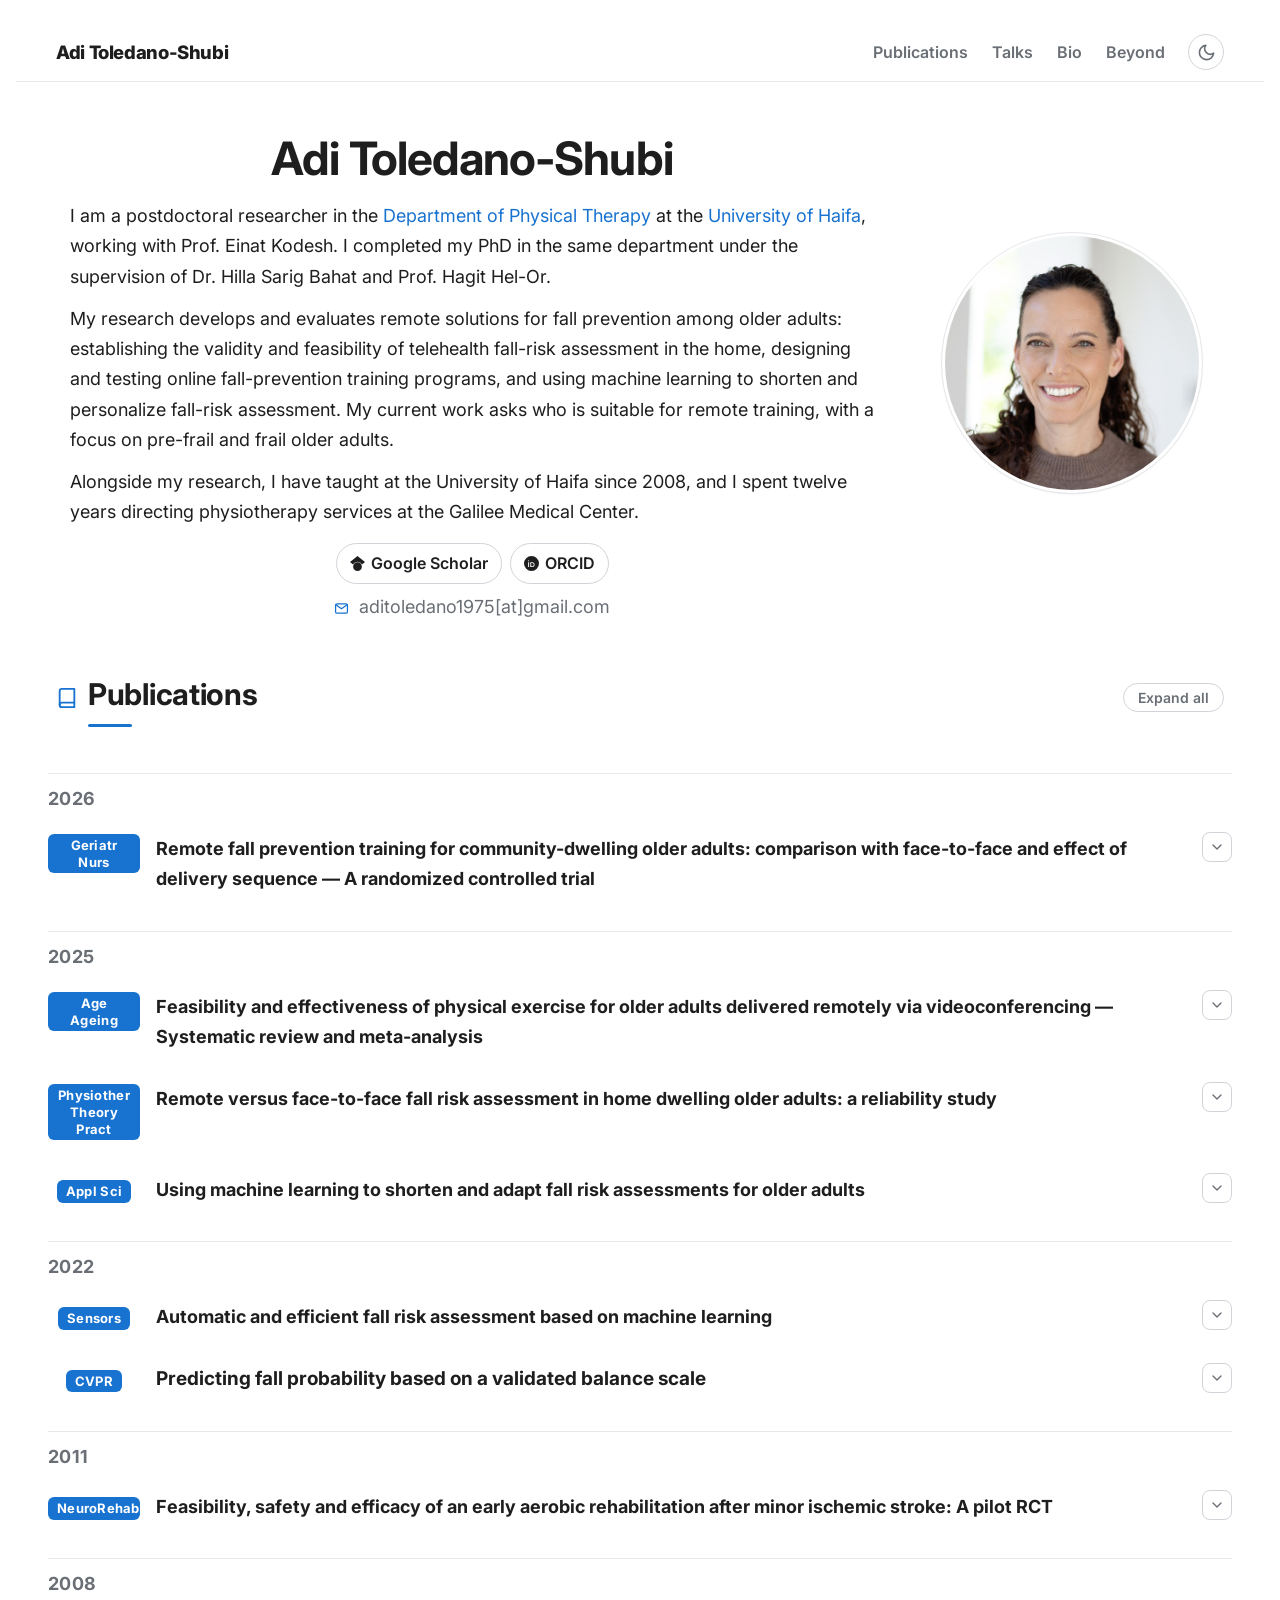
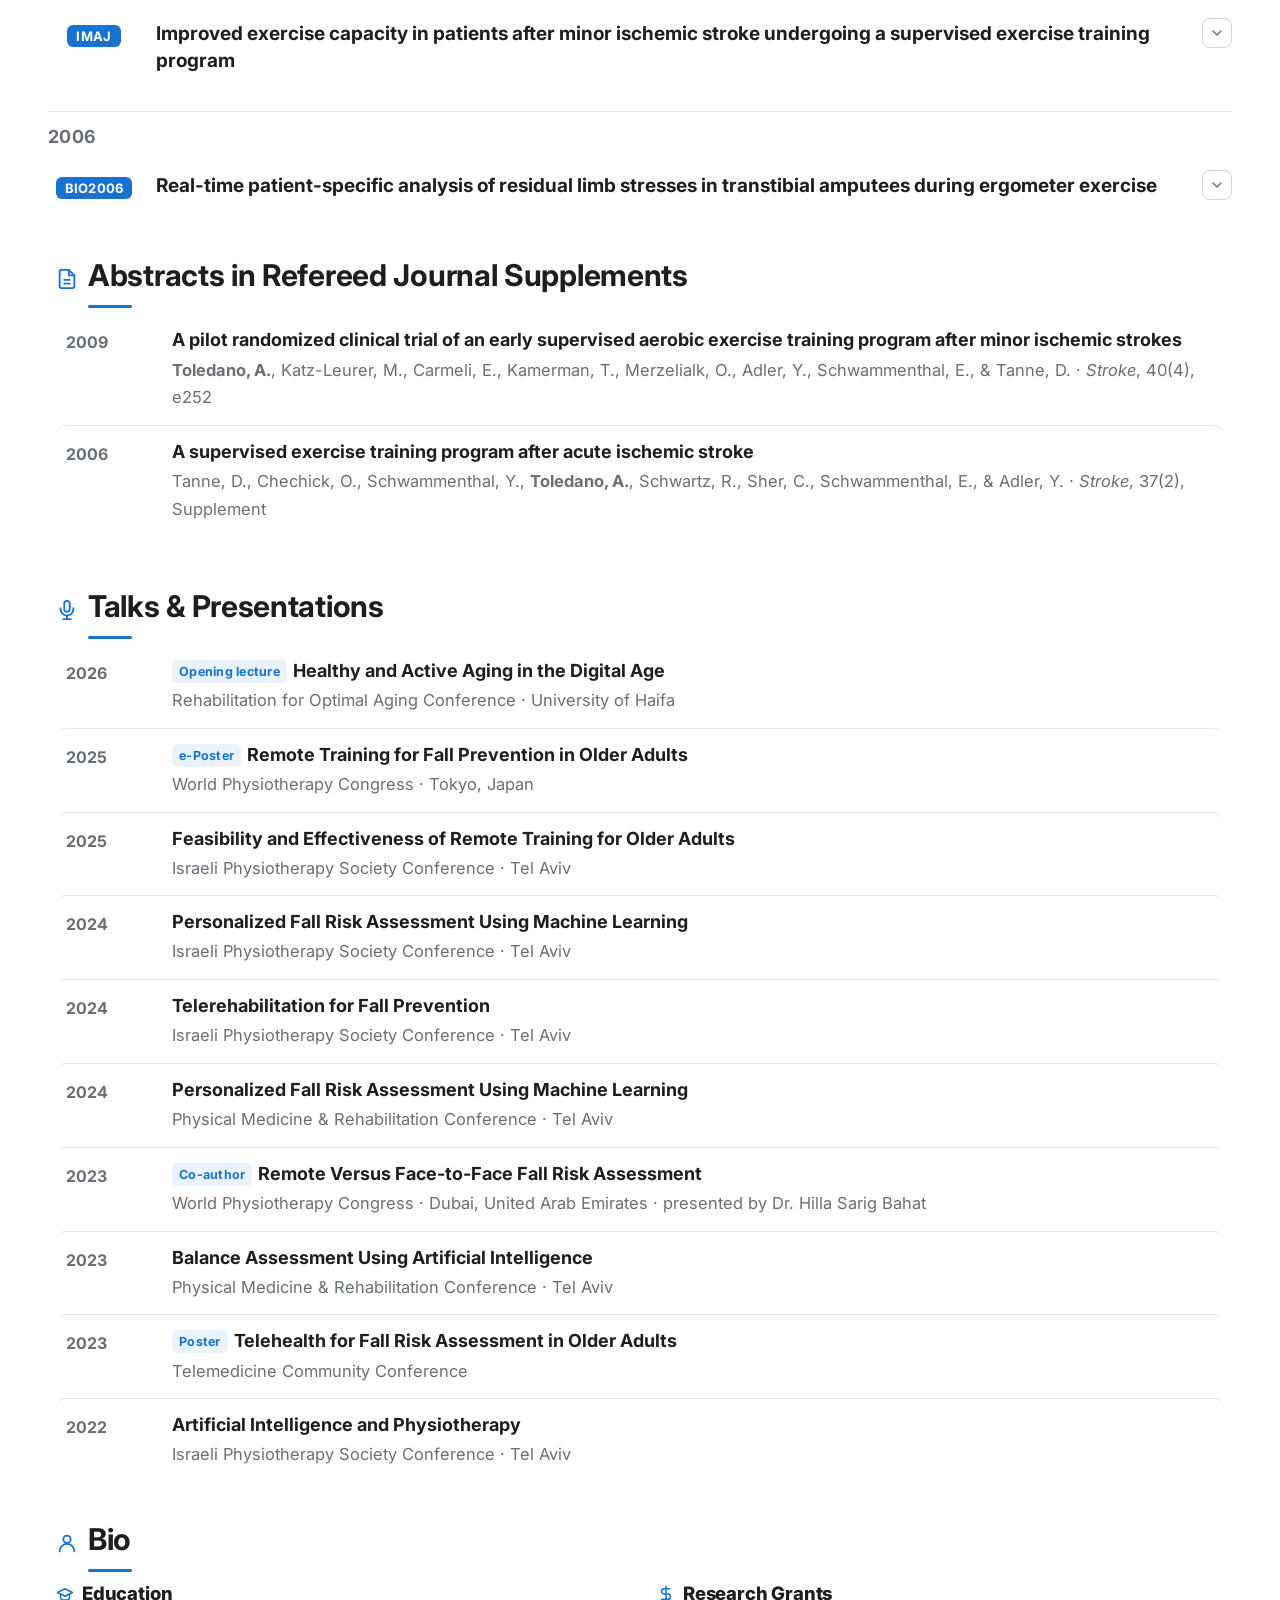
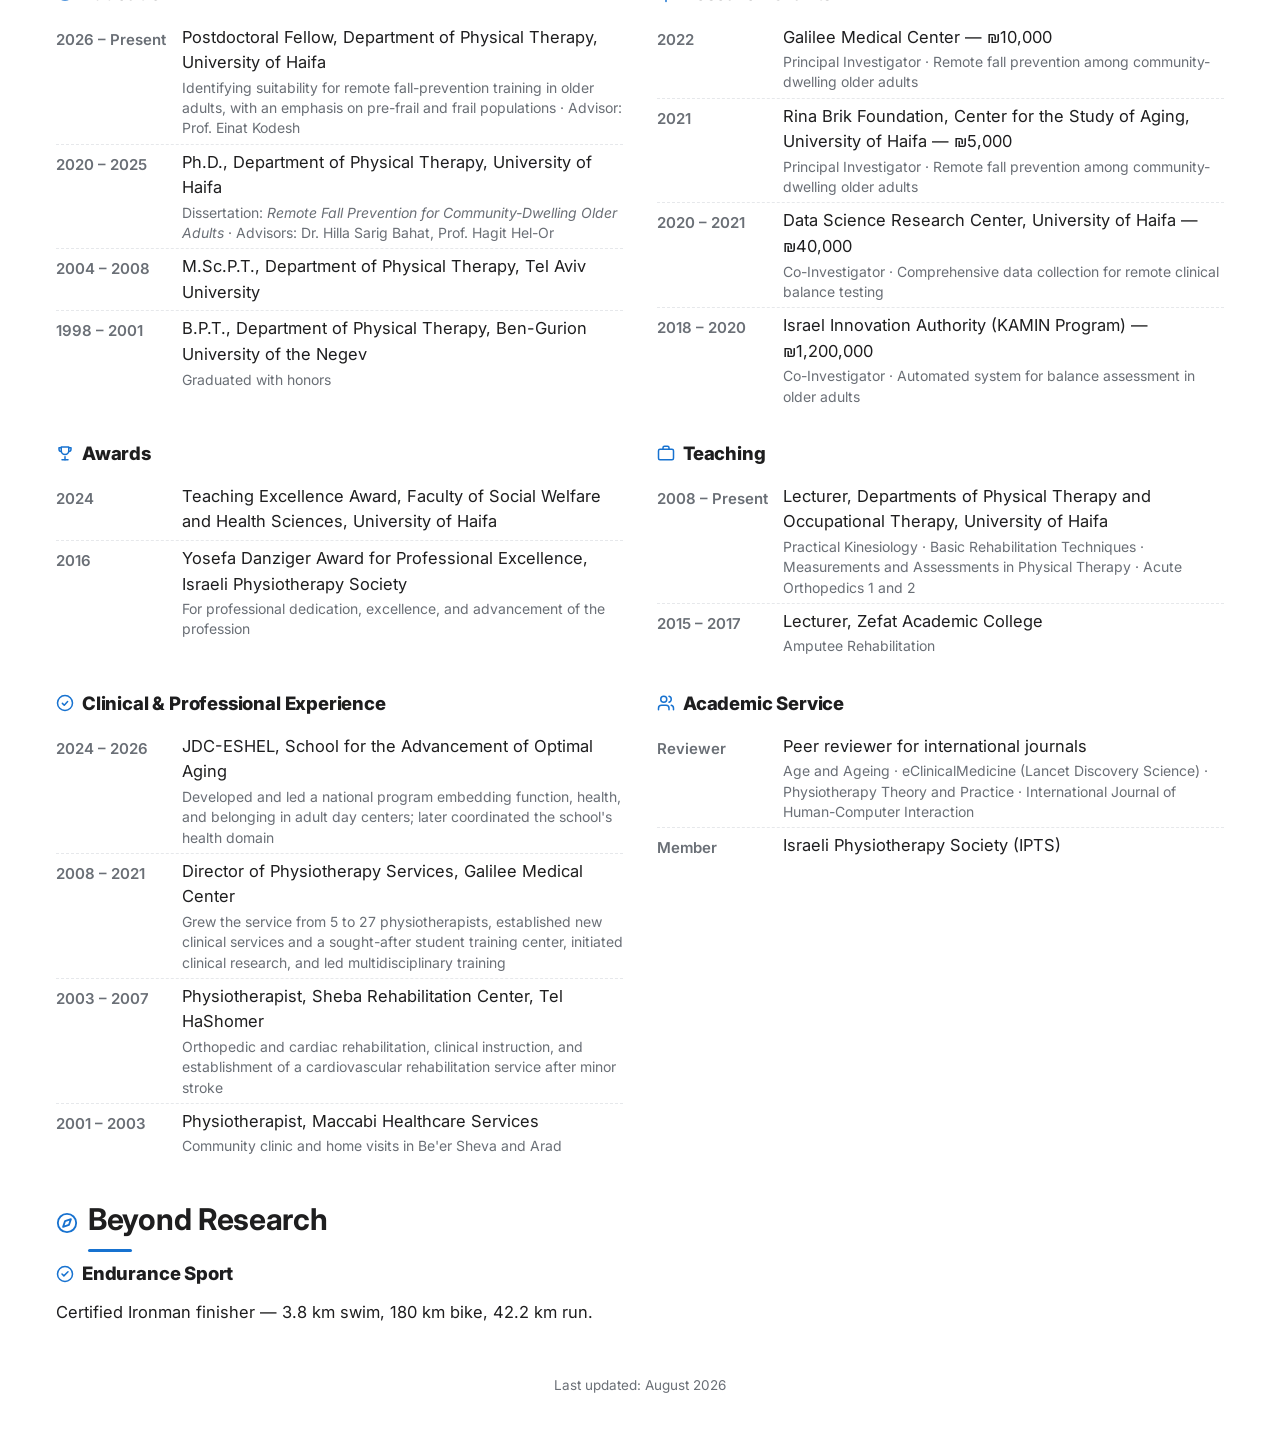
==== commit b3bfd07b: "Fix department link and add Beyond Research section - The Physical Therapy department link pointed a" ====
--- a/index.html
+++ b/index.html
@@ -98,6 +98,7 @@
           <a href="#publications">Publications</a>
           <a href="#talks">Talks</a>
           <a href="#bio">Bio</a>
+          <a href="#personal">Beyond</a>
         </div>
         <button id="theme-toggle" class="theme-toggle" type="button" aria-label="Switch to dark mode" title="Toggle dark mode">
           <!-- moon: shown in light mode -->
@@ -117,7 +118,7 @@
             <td class="header-text" style="padding:2.5%;width:72%;vertical-align:middle">
               <h1 class="name" style="text-align:center">Adi Toledano-Shubi</h1>
               <p>
-                I am a postdoctoral researcher in the <a target="_blank" rel="noopener noreferrer" href="https://physical-therapy.haifa.ac.il/">Department of Physical Therapy</a> at the <a target="_blank" rel="noopener noreferrer" href="https://www.haifa.ac.il/">University of Haifa</a>, working with Prof. Einat Kodesh. I completed my PhD in the same department under the supervision of Dr. Hilla Sarig Bahat and Prof. Hagit Hel-Or.
+                I am a postdoctoral researcher in the <a target="_blank" rel="noopener noreferrer" href="https://hw.haifa.ac.il/pt-en/?lang=en">Department of Physical Therapy</a> at the <a target="_blank" rel="noopener noreferrer" href="https://www.haifa.ac.il/">University of Haifa</a>, working with Prof. Einat Kodesh. I completed my PhD in the same department under the supervision of Dr. Hilla Sarig Bahat and Prof. Hagit Hel-Or.
               </p>
               <p>
                 My research develops and evaluates remote solutions for fall prevention among older adults: establishing the validity and feasibility of telehealth fall-risk assessment in the home, designing and testing online fall-prevention training programs, and using machine learning to shorten and personalize fall-risk assessment. My current work asks who is suitable for remote training, with a focus on pre-frail and frail older adults.
@@ -633,6 +634,27 @@
                   <div class="bio-entry"><div class="bio-year">Member</div><div class="bio-desc">Israeli Physiotherapy Society (IPTS)</div></div>
                 </div>
 
+              </div>
+            </td>
+          </tr>
+        </tbody></table>
+
+        <!-- Beyond Research -->
+        <table style="width:100%;border:0;border-spacing:0;border-collapse:separate;margin:0 auto"><tbody>
+          <tr>
+            <td id="personal" class="section-anchor" style="padding:16px;width:100%;vertical-align:top">
+              <div class="section-head">
+                <svg class="sec-icon" viewBox="0 0 24 24" fill="none" stroke="currentColor" stroke-width="2" stroke-linecap="round" stroke-linejoin="round" aria-hidden="true"><circle cx="12" cy="12" r="10"/><polygon points="16.24 7.76 14.12 14.12 7.76 16.24 9.88 9.88 16.24 7.76"/></svg>
+                <h2>Beyond Research</h2>
+              </div>
+              <div class="bio-grid">
+                <div class="bio-block">
+                  <div class="bio-head">
+                    <svg viewBox="0 0 24 24" fill="none" stroke="currentColor" stroke-width="2" stroke-linecap="round" stroke-linejoin="round" aria-hidden="true"><circle cx="12" cy="12" r="10"/><path d="m8 12 2.5 2.5L16 9"/></svg>
+                    Endurance Sport
+                  </div>
+                  <p class="personal-text">Certified Ironman finisher &mdash; 3.8&nbsp;km swim, 180&nbsp;km bike, 42.2&nbsp;km run.</p>
+                </div>
               </div>
             </td>
           </tr>
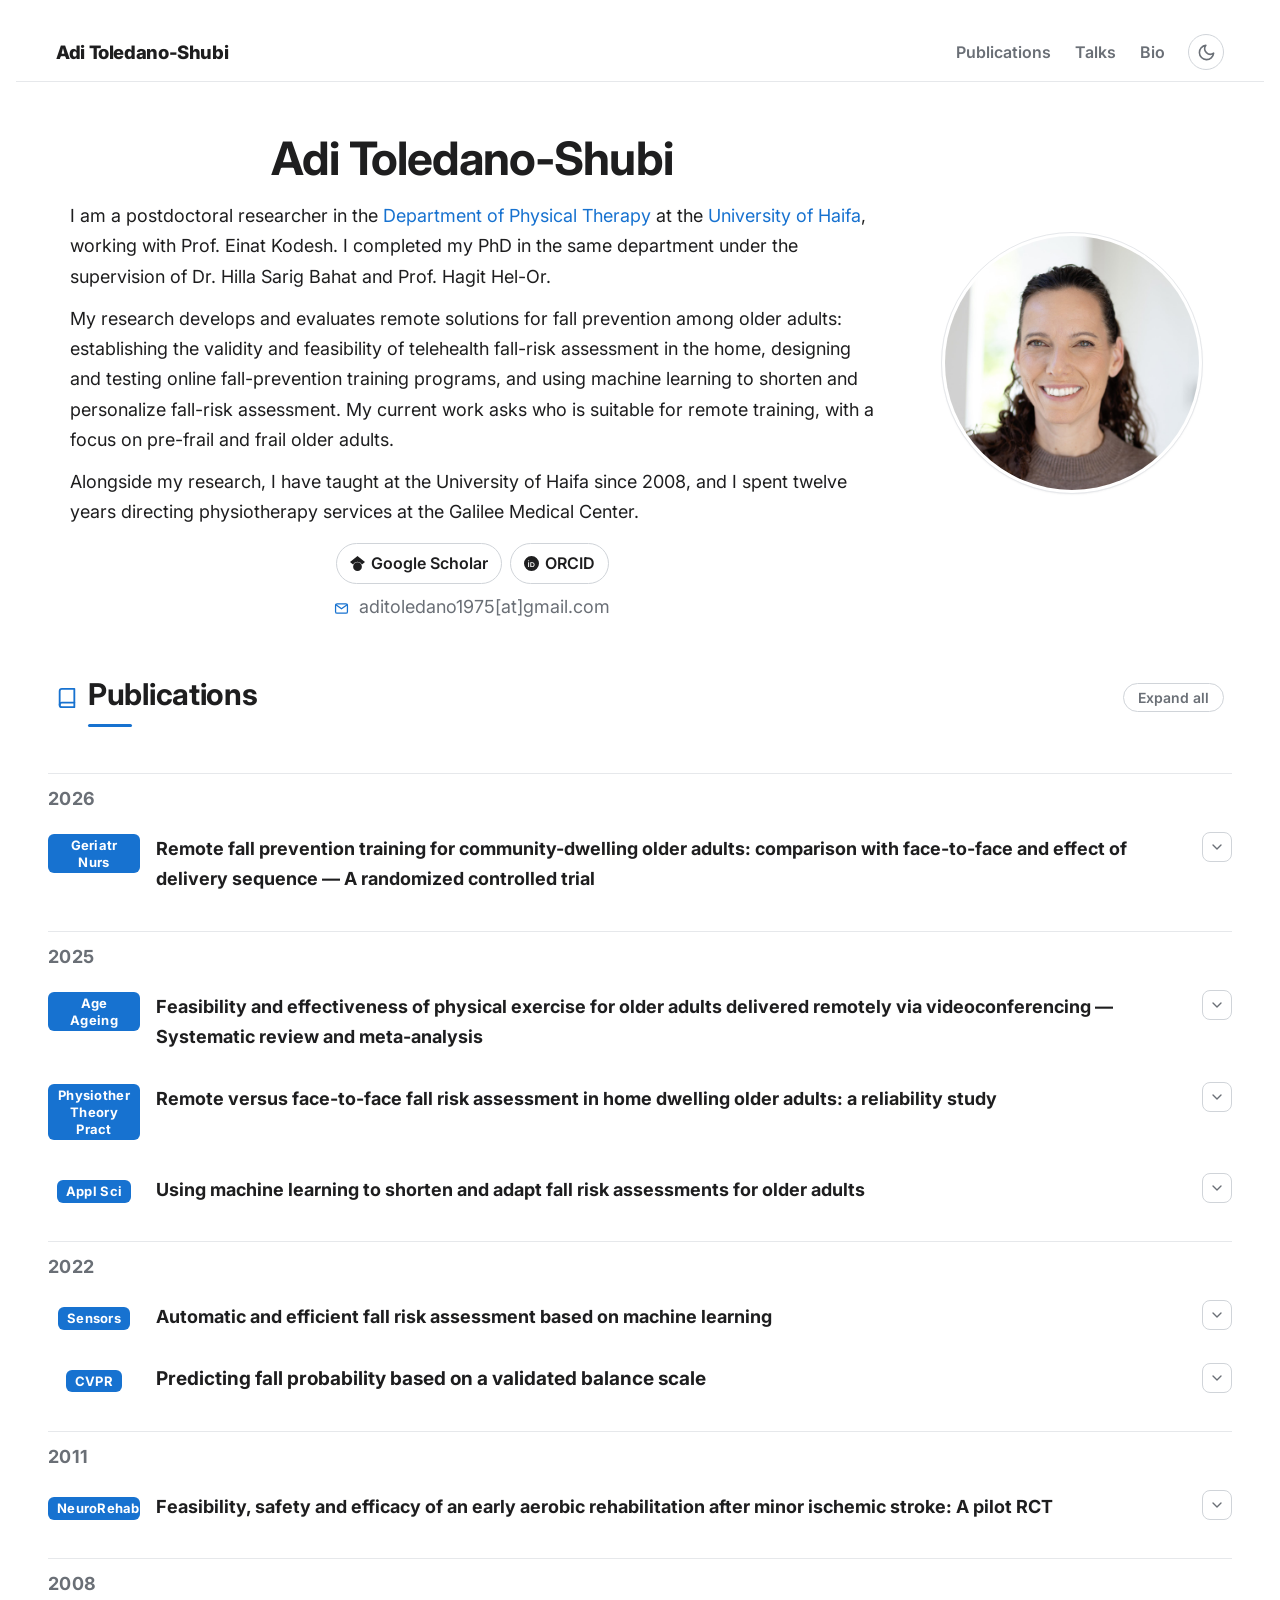
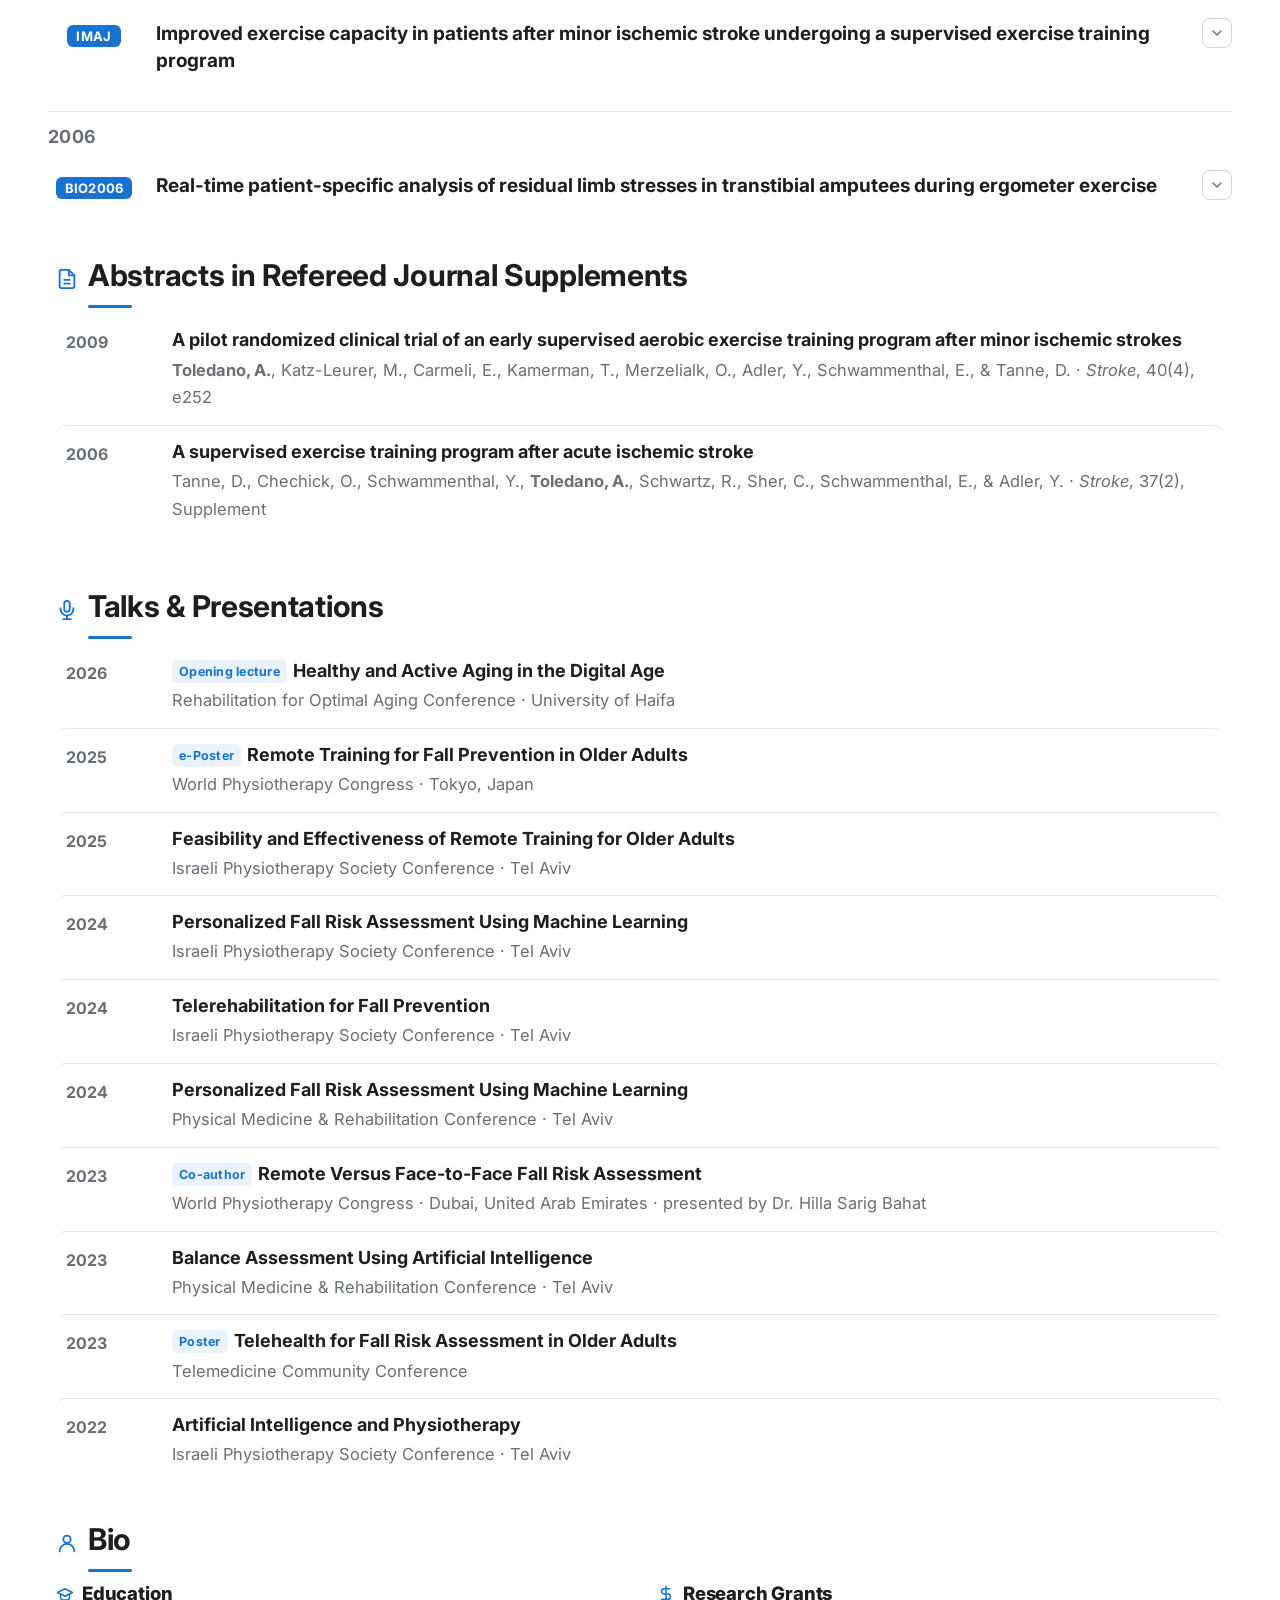
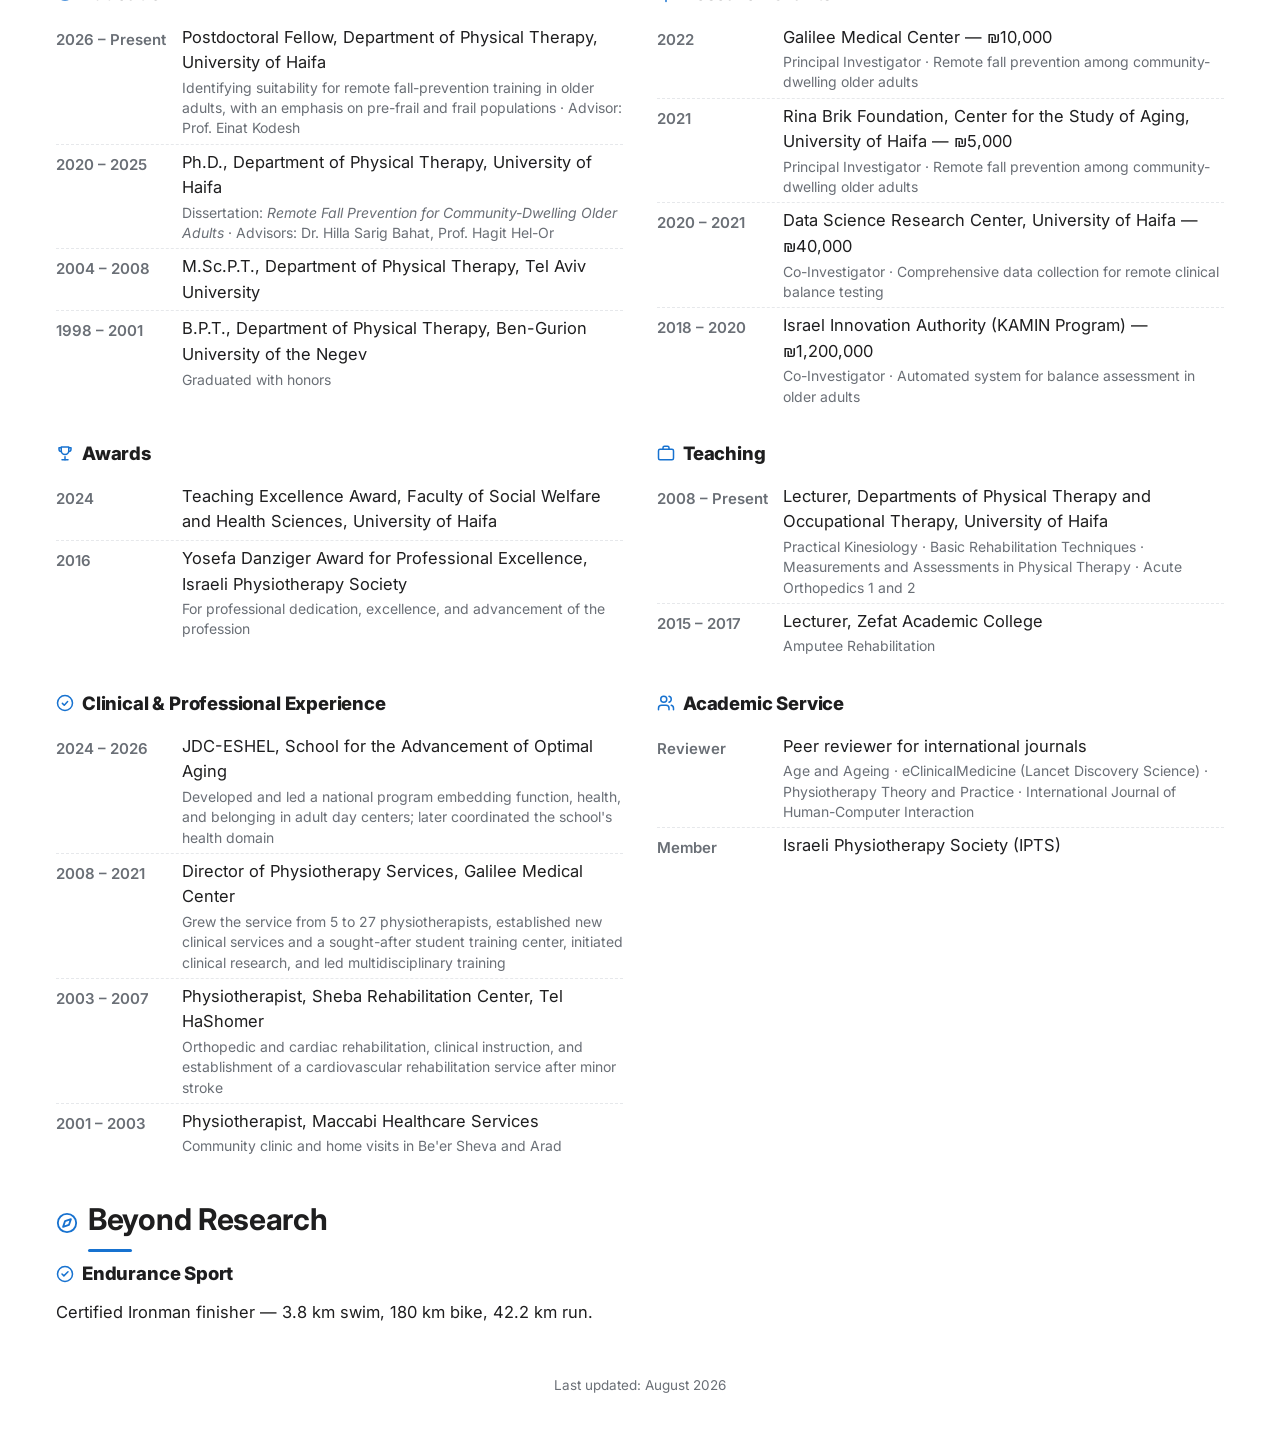
==== commit fc9ee71b: "Drop the Beyond Research nav entry, keep the section" ====
--- a/index.html
+++ b/index.html
@@ -98,7 +98,6 @@
           <a href="#publications">Publications</a>
           <a href="#talks">Talks</a>
           <a href="#bio">Bio</a>
-          <a href="#personal">Beyond</a>
         </div>
         <button id="theme-toggle" class="theme-toggle" type="button" aria-label="Switch to dark mode" title="Toggle dark mode">
           <!-- moon: shown in light mode -->
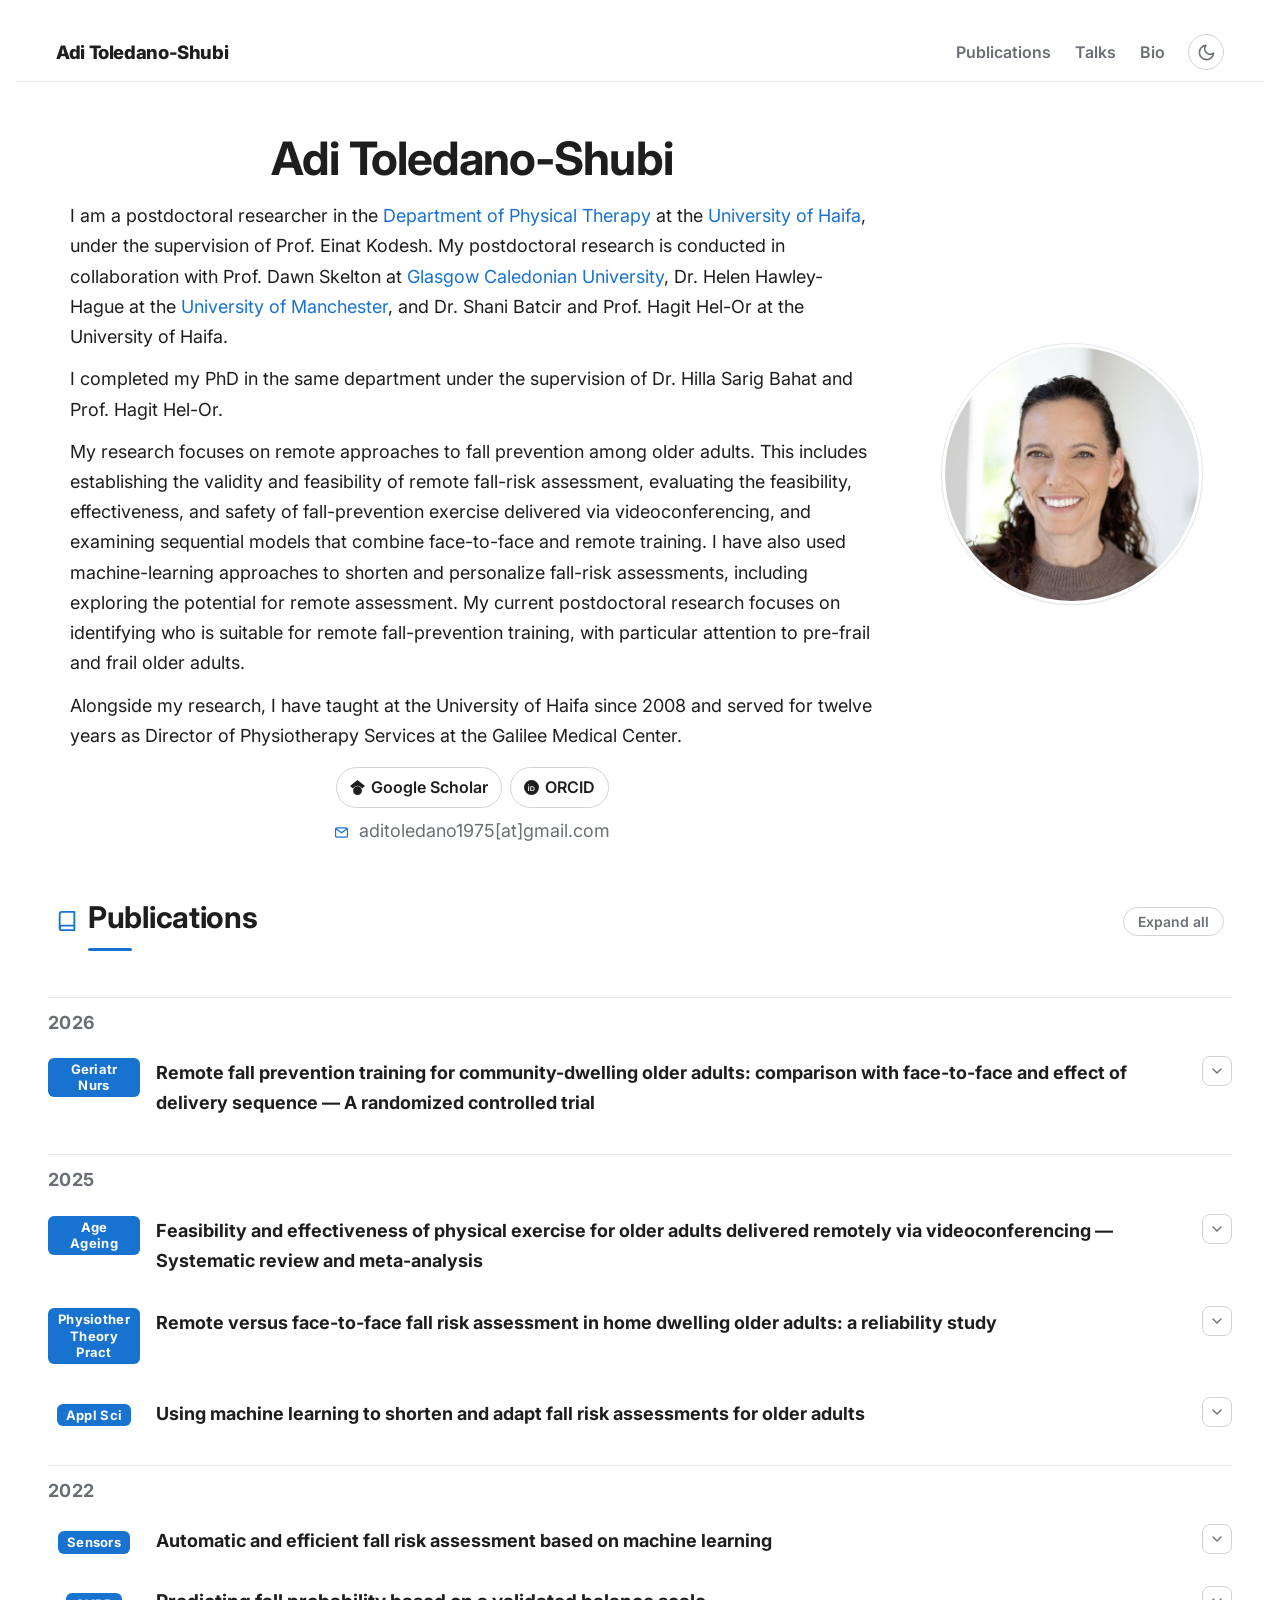
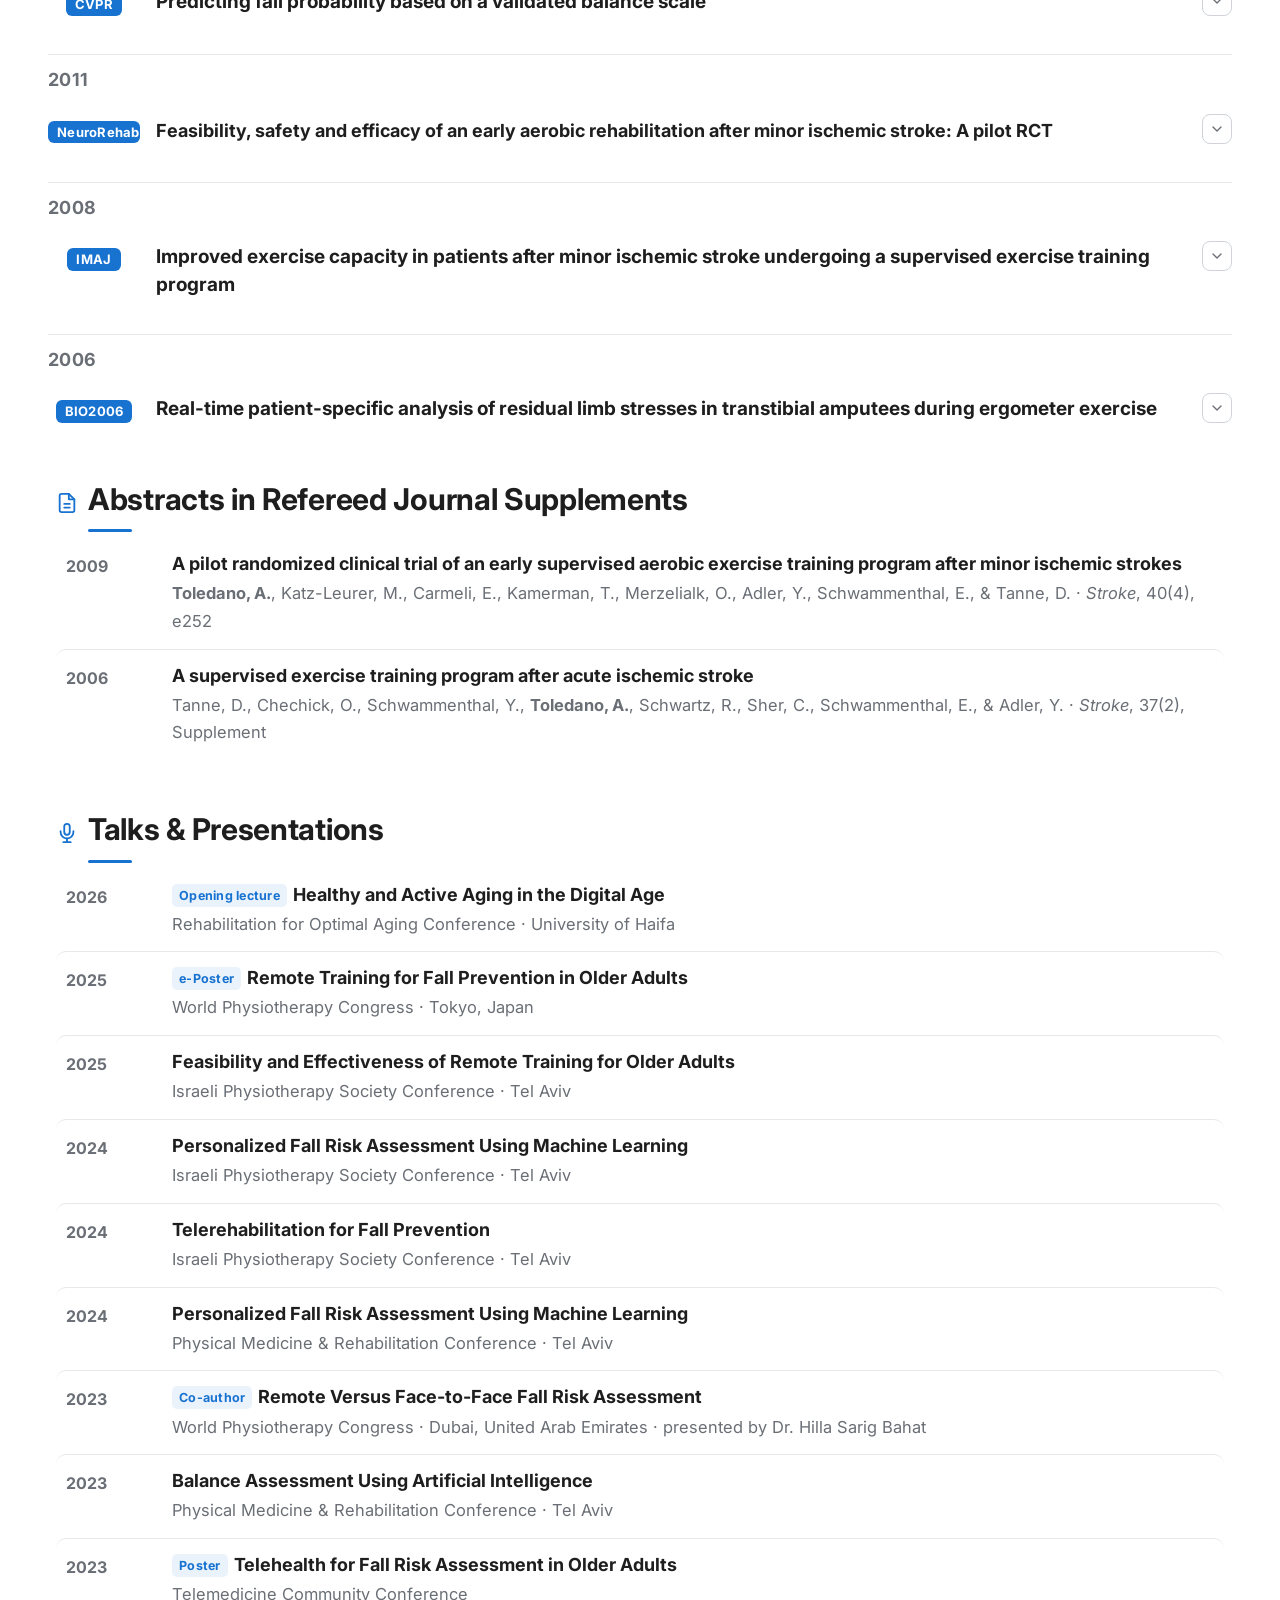
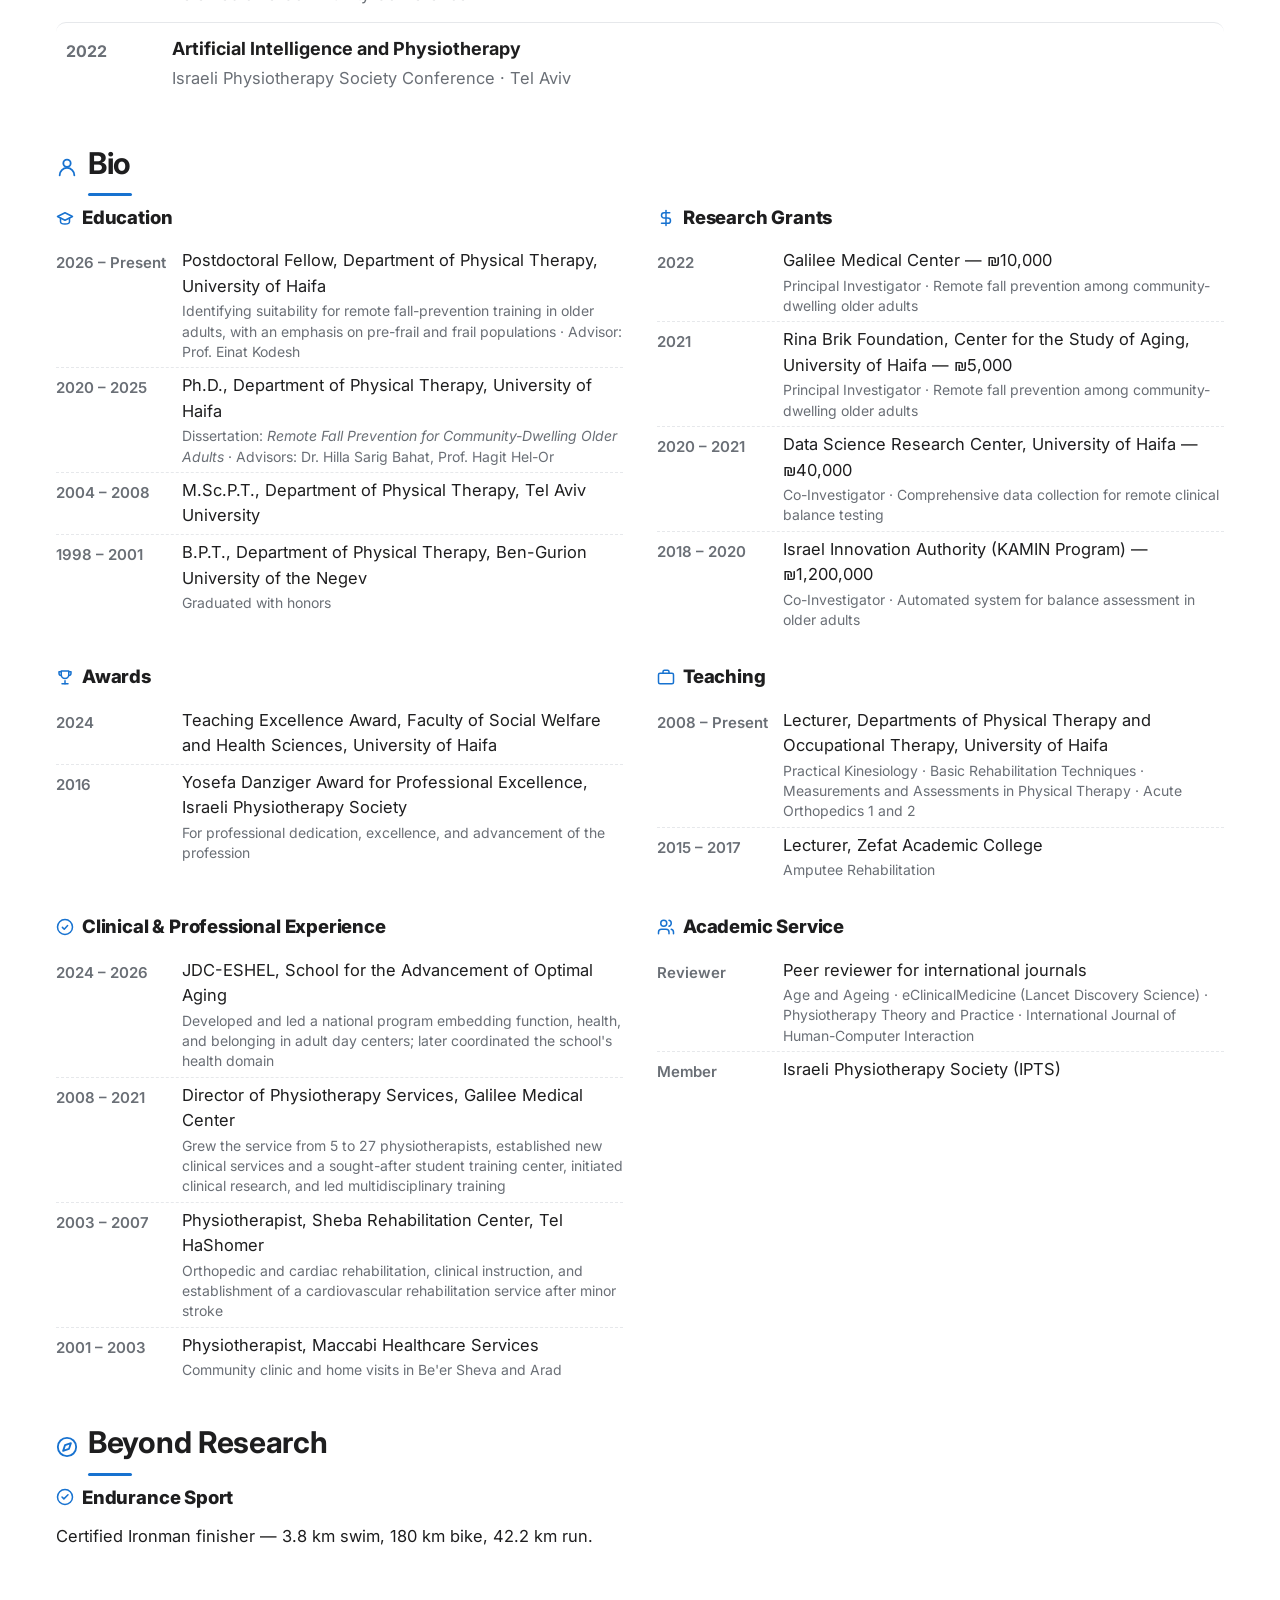
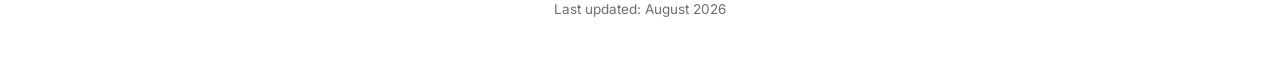
==== commit 49db3286: "Expand the about section with collaborators and research detail" ====
--- a/index.html
+++ b/index.html
@@ -6,8 +6,9 @@
     <title>Adi Toledano-Shubi | Postdoctoral Researcher, University of Haifa</title>
 
     <meta name="author" content="Adi Toledano-Shubi" />
-    <meta name="description" content="Adi Toledano-Shubi is a postdoctoral researcher in the Department of Physical Therapy at the University of Haifa, researching remote fall prevention and telehealth assessment for older adults. Publications in Age and Ageing, Geriatric Nursing, and more." />
+    <meta name="description" content="Adi Toledano-Shubi is a postdoctoral researcher in Physical Therapy at the University of Haifa, researching remote fall prevention for older adults." />
     <meta name="viewport" content="width=device-width, initial-scale=1" />
+    <meta name="google-site-verification" content="YTTWmYguLYAqHW5SNZoJ6P8dAL0qdrIXzCSVmkhovlE" />
 
     <link rel="canonical" href="https://aditoledanoshubi.github.io/" />
 
@@ -40,14 +41,21 @@
     <meta property="og:description" content="Postdoctoral researcher in Physical Therapy at the University of Haifa, researching remote fall prevention for older adults." />
     <meta property="og:image" content="https://aditoledanoshubi.github.io/images/profile.jpg" />
     <meta property="og:url" content="https://aditoledanoshubi.github.io/" />
-    <meta property="og:type" content="website" />
+    <meta property="og:type" content="profile" />
     <meta property="og:site_name" content="Adi Toledano-Shubi" />
+    <meta property="og:locale" content="en_US" />
+    <meta property="og:image:width" content="1200" />
+    <meta property="og:image:height" content="1200" />
+    <meta property="og:image:alt" content="Adi Toledano-Shubi" />
+    <meta property="profile:first_name" content="Adi" />
+    <meta property="profile:last_name" content="Toledano-Shubi" />
 
     <!-- Twitter Card -->
     <meta name="twitter:card" content="summary" />
     <meta name="twitter:title" content="Adi Toledano-Shubi | Postdoctoral Researcher, University of Haifa" />
     <meta name="twitter:description" content="Postdoctoral researcher in Physical Therapy at the University of Haifa, researching remote fall prevention for older adults." />
     <meta name="twitter:image" content="https://aditoledanoshubi.github.io/images/profile.jpg" />
+    <meta name="twitter:image:alt" content="Adi Toledano-Shubi" />
 
     <!-- JSON-LD Structured Data -->
     <script type="application/ld+json">
@@ -63,12 +71,24 @@
         "name": "University of Haifa",
         "url": "https://www.haifa.ac.il/"
       },
-      "alumniOf": {
-        "@type": "EducationalOrganization",
-        "name": "University of Haifa",
-        "url": "https://www.haifa.ac.il/"
-      },
-      "description": "Postdoctoral researcher in the Department of Physical Therapy at the University of Haifa, researching remote fall prevention and telehealth assessment for older adults.",
+      "alumniOf": [
+        {
+          "@type": "EducationalOrganization",
+          "name": "University of Haifa",
+          "url": "https://www.haifa.ac.il/"
+        },
+        {
+          "@type": "EducationalOrganization",
+          "name": "Tel Aviv University",
+          "url": "https://www.tau.ac.il/"
+        },
+        {
+          "@type": "EducationalOrganization",
+          "name": "Ben-Gurion University of the Negev",
+          "url": "https://www.bgu.ac.il/"
+        }
+      ],
+      "description": "Adi Toledano-Shubi is a postdoctoral researcher in Physical Therapy at the University of Haifa, researching remote fall prevention for older adults.",
       "sameAs": [
         "https://scholar.google.com/citations?user=kOce1IUAAAAJ&hl=en",
         "https://orcid.org/0000-0002-2002-5825"
@@ -117,13 +137,16 @@
             <td class="header-text" style="padding:2.5%;width:72%;vertical-align:middle">
               <h1 class="name" style="text-align:center">Adi Toledano-Shubi</h1>
               <p>
-                I am a postdoctoral researcher in the <a target="_blank" rel="noopener noreferrer" href="https://hw.haifa.ac.il/pt-en/?lang=en">Department of Physical Therapy</a> at the <a target="_blank" rel="noopener noreferrer" href="https://www.haifa.ac.il/">University of Haifa</a>, working with Prof. Einat Kodesh. I completed my PhD in the same department under the supervision of Dr. Hilla Sarig Bahat and Prof. Hagit Hel-Or.
+                I am a postdoctoral researcher in the <a target="_blank" rel="noopener noreferrer" href="https://hw.haifa.ac.il/pt-en/?lang=en">Department of Physical Therapy</a> at the <a target="_blank" rel="noopener noreferrer" href="https://www.haifa.ac.il/">University of Haifa</a>, under the supervision of Prof. Einat Kodesh. My postdoctoral research is conducted in collaboration with Prof. Dawn Skelton at <a target="_blank" rel="noopener noreferrer" href="https://www.gcu.ac.uk/">Glasgow Caledonian University</a>, Dr. Helen Hawley-Hague at the <a target="_blank" rel="noopener noreferrer" href="https://www.manchester.ac.uk/">University of Manchester</a>, and Dr. Shani Batcir and Prof. Hagit Hel-Or at the University of Haifa.
               </p>
               <p>
-                My research develops and evaluates remote solutions for fall prevention among older adults: establishing the validity and feasibility of telehealth fall-risk assessment in the home, designing and testing online fall-prevention training programs, and using machine learning to shorten and personalize fall-risk assessment. My current work asks who is suitable for remote training, with a focus on pre-frail and frail older adults.
+                I completed my PhD in the same department under the supervision of Dr. Hilla Sarig Bahat and Prof. Hagit Hel-Or.
               </p>
               <p>
-                Alongside my research, I have taught at the University of Haifa since 2008, and I spent twelve years directing physiotherapy services at the Galilee Medical Center.
+                My research focuses on remote approaches to fall prevention among older adults. This includes establishing the validity and feasibility of remote fall-risk assessment, evaluating the feasibility, effectiveness, and safety of fall-prevention exercise delivered via videoconferencing, and examining sequential models that combine face-to-face and remote training. I have also used machine-learning approaches to shorten and personalize fall-risk assessments, including exploring the potential for remote assessment. My current postdoctoral research focuses on identifying who is suitable for remote fall-prevention training, with particular attention to pre-frail and frail older adults.
+              </p>
+              <p>
+                Alongside my research, I have taught at the University of Haifa since 2008 and served for twelve years as Director of Physiotherapy Services at the Galilee Medical Center.
               </p>
               <div class="social-links">
                 <a target="_blank" rel="noopener noreferrer" href="https://scholar.google.com/citations?user=kOce1IUAAAAJ&amp;hl=en" aria-label="Google Scholar">
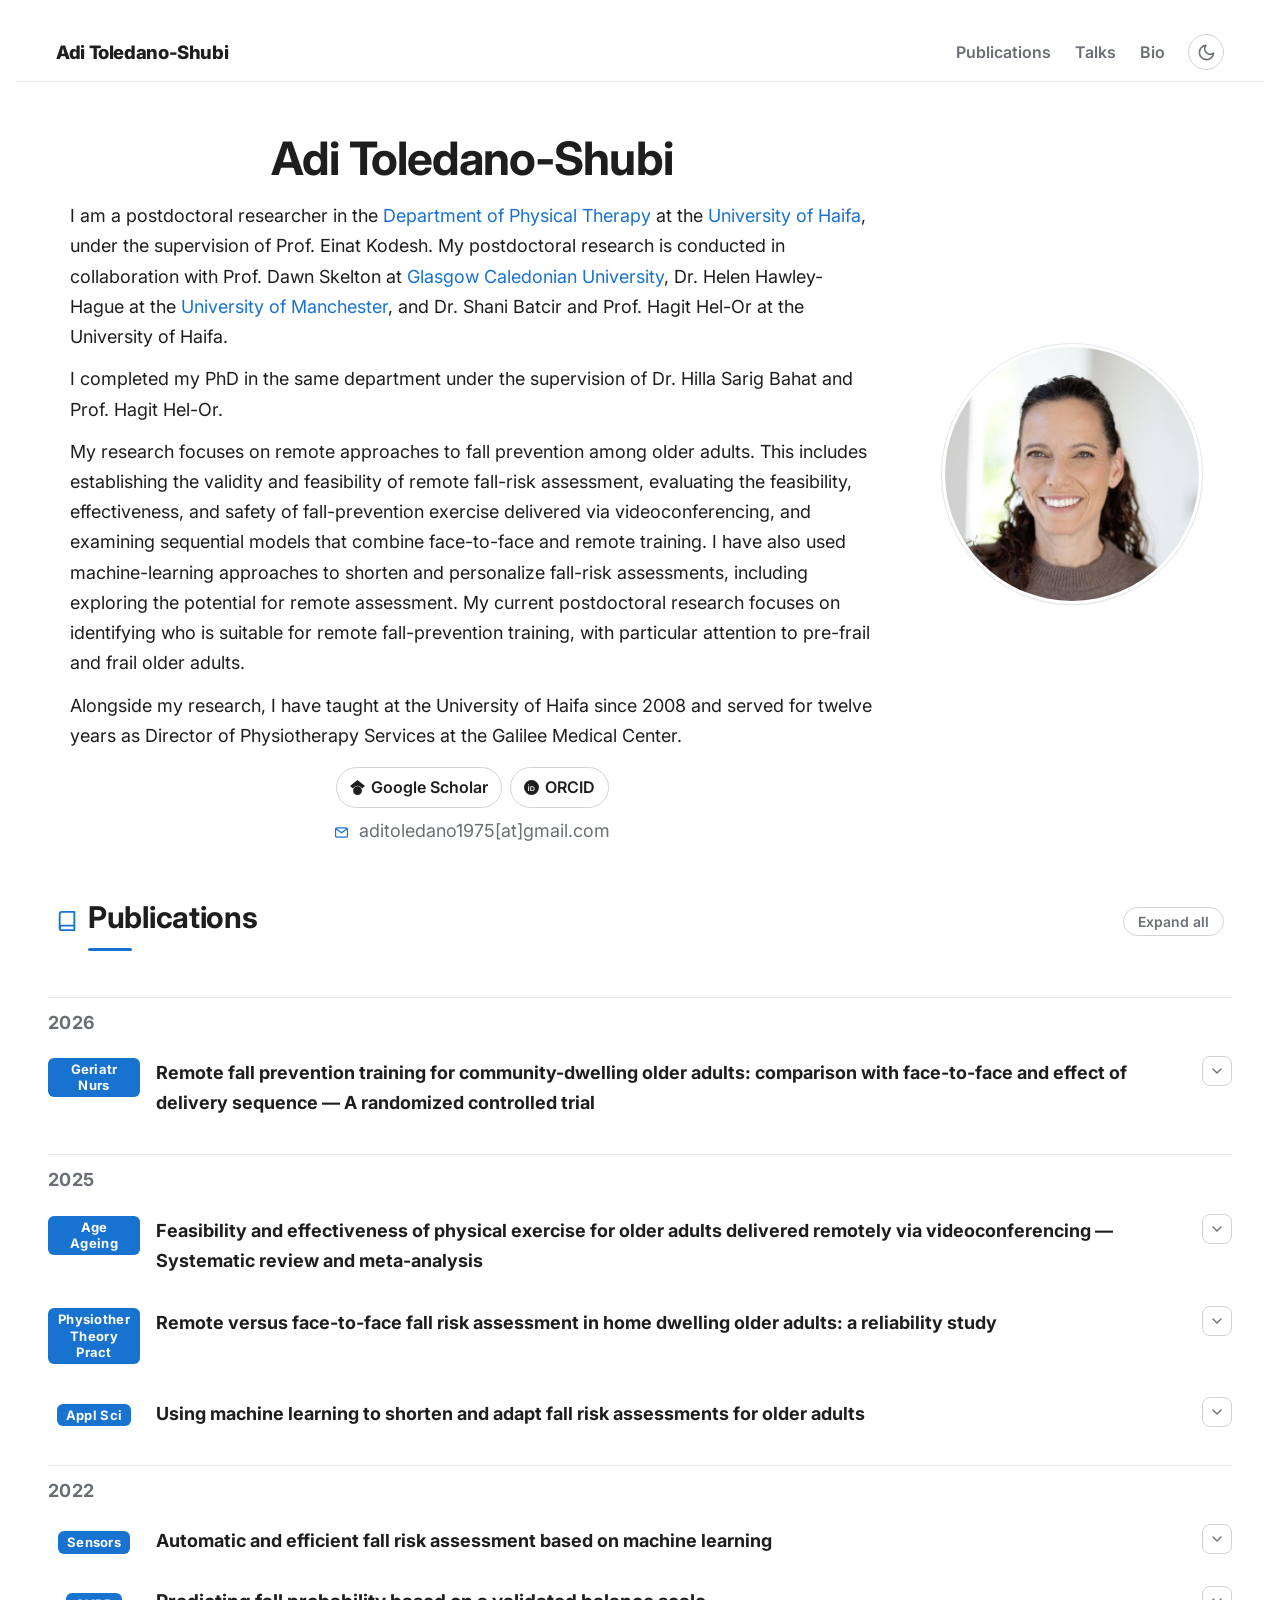
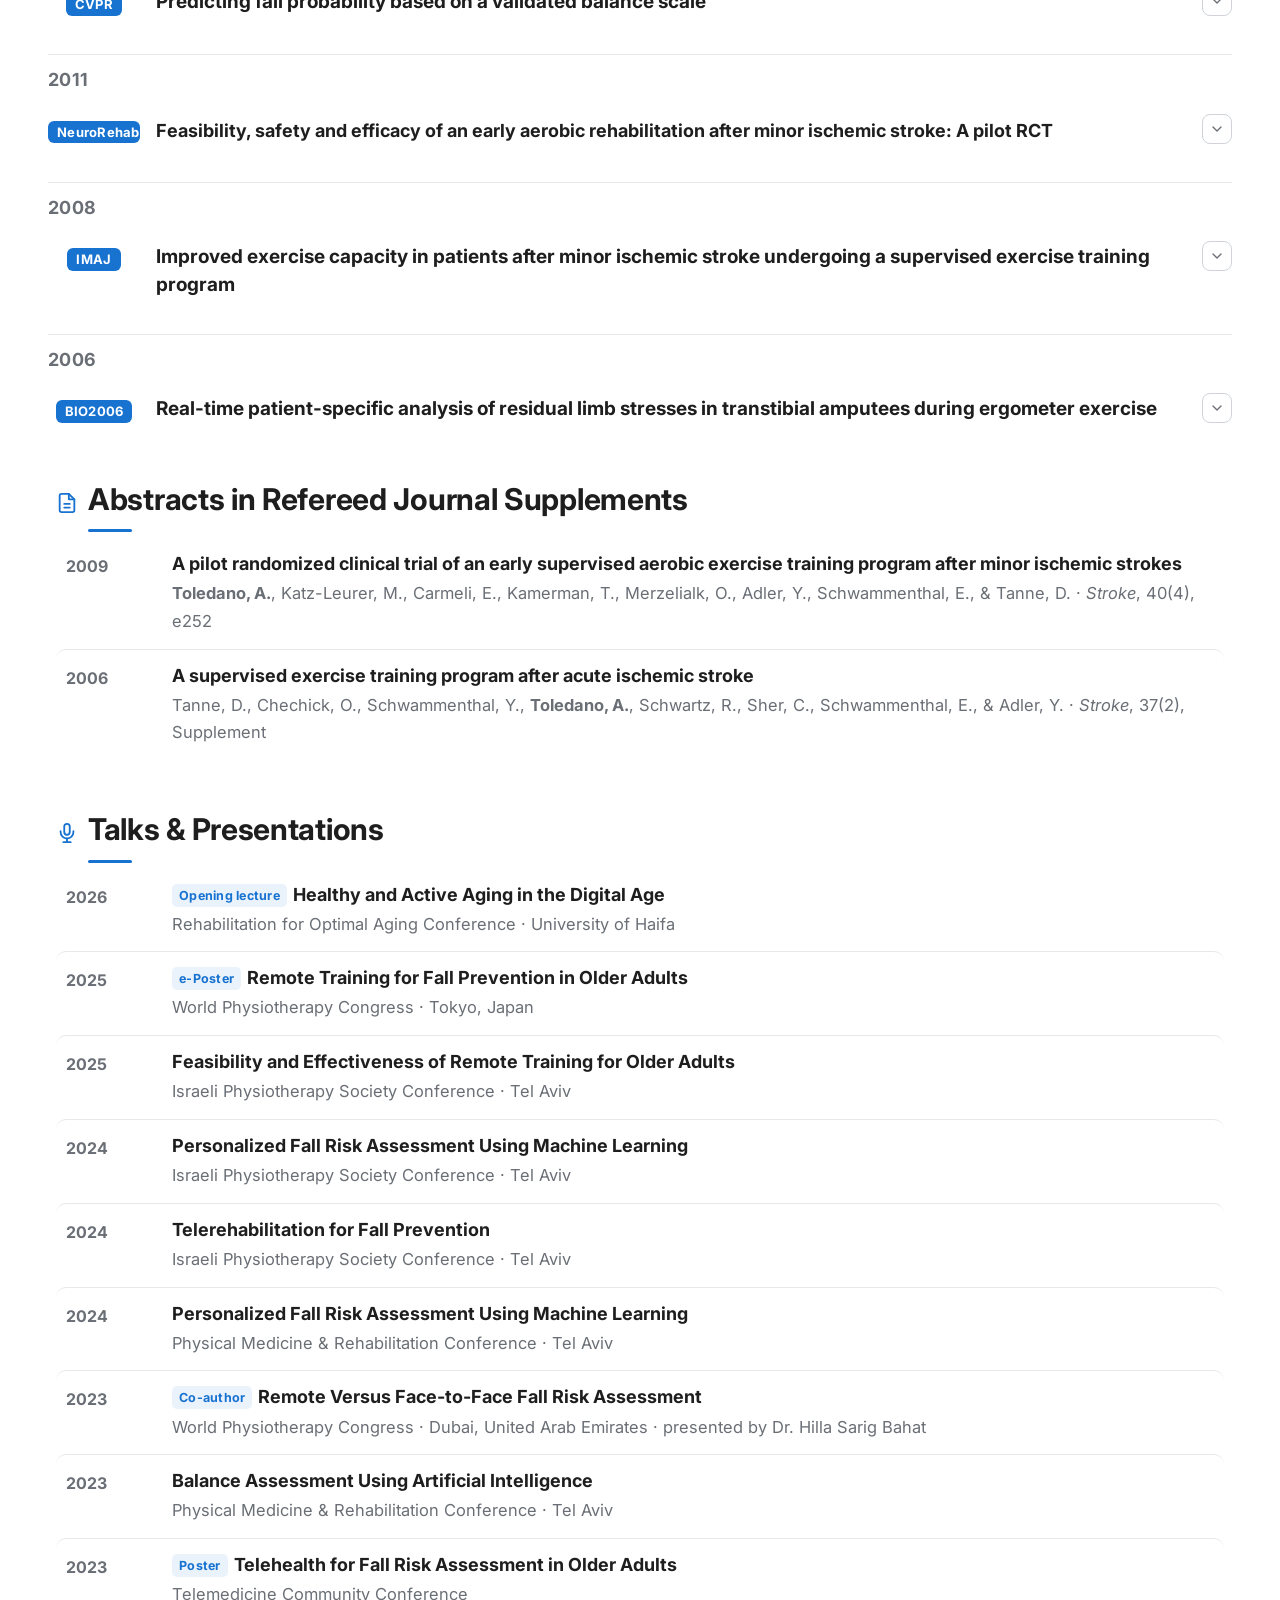
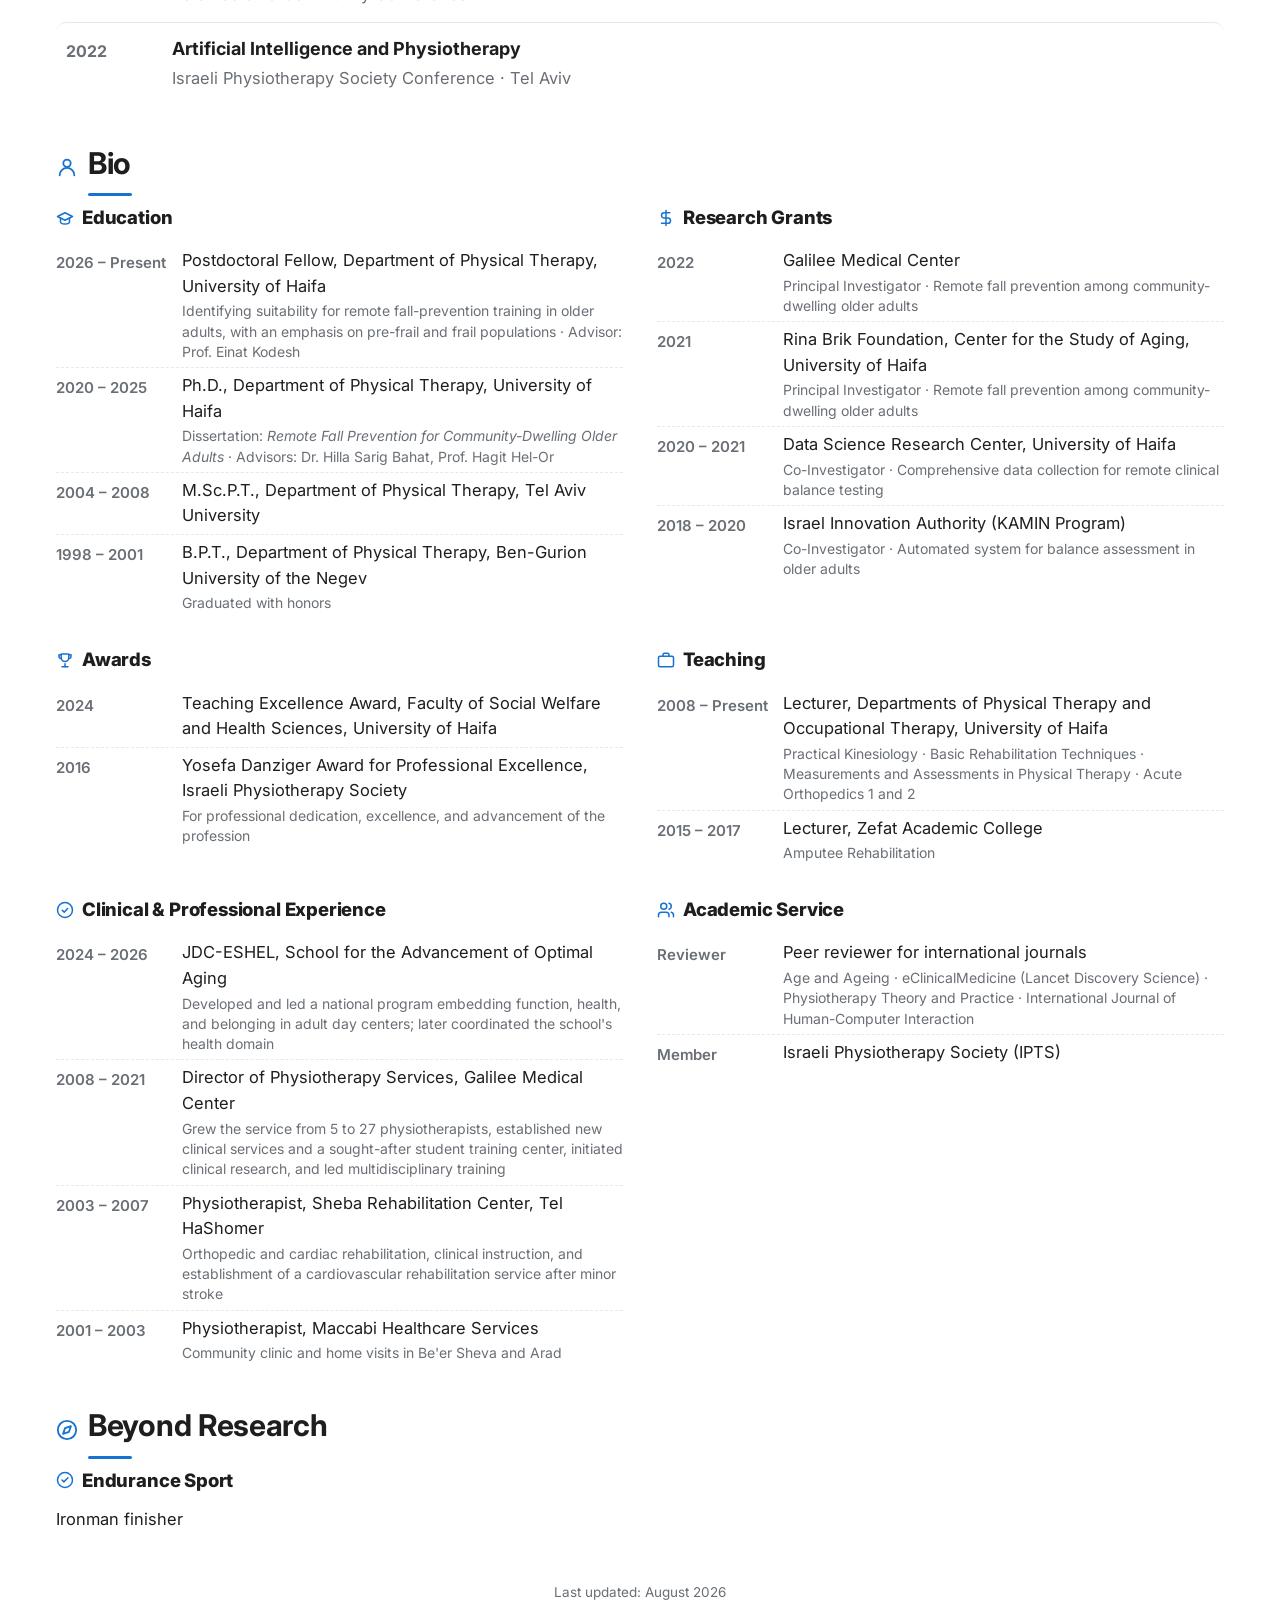
==== commit 771cd419: "Drop grant amounts and shorten the Ironman line" ====
--- a/index.html
+++ b/index.html
@@ -612,10 +612,10 @@
                     <svg viewBox="0 0 24 24" fill="none" stroke="currentColor" stroke-width="2" stroke-linecap="round" stroke-linejoin="round" aria-hidden="true"><path d="M12 2v20"/><path d="M17 5H9.5a3.5 3.5 0 0 0 0 7h5a3.5 3.5 0 0 1 0 7H6"/></svg>
                     Research Grants
                   </div>
-                  <div class="bio-entry"><div class="bio-year">2022</div><div class="bio-desc">Galilee Medical Center &mdash; &#8362;10,000<span class="bio-sub">Principal Investigator &middot; Remote fall prevention among community-dwelling older adults</span></div></div>
-                  <div class="bio-entry"><div class="bio-year">2021</div><div class="bio-desc">Rina Brik Foundation, Center for the Study of Aging, University of Haifa &mdash; &#8362;5,000<span class="bio-sub">Principal Investigator &middot; Remote fall prevention among community-dwelling older adults</span></div></div>
-                  <div class="bio-entry"><div class="bio-year">2020 &ndash; 2021</div><div class="bio-desc">Data Science Research Center, University of Haifa &mdash; &#8362;40,000<span class="bio-sub">Co-Investigator &middot; Comprehensive data collection for remote clinical balance testing</span></div></div>
-                  <div class="bio-entry"><div class="bio-year">2018 &ndash; 2020</div><div class="bio-desc">Israel Innovation Authority (KAMIN Program) &mdash; &#8362;1,200,000<span class="bio-sub">Co-Investigator &middot; Automated system for balance assessment in older adults</span></div></div>
+                  <div class="bio-entry"><div class="bio-year">2022</div><div class="bio-desc">Galilee Medical Center<span class="bio-sub">Principal Investigator &middot; Remote fall prevention among community-dwelling older adults</span></div></div>
+                  <div class="bio-entry"><div class="bio-year">2021</div><div class="bio-desc">Rina Brik Foundation, Center for the Study of Aging, University of Haifa<span class="bio-sub">Principal Investigator &middot; Remote fall prevention among community-dwelling older adults</span></div></div>
+                  <div class="bio-entry"><div class="bio-year">2020 &ndash; 2021</div><div class="bio-desc">Data Science Research Center, University of Haifa<span class="bio-sub">Co-Investigator &middot; Comprehensive data collection for remote clinical balance testing</span></div></div>
+                  <div class="bio-entry"><div class="bio-year">2018 &ndash; 2020</div><div class="bio-desc">Israel Innovation Authority (KAMIN Program)<span class="bio-sub">Co-Investigator &middot; Automated system for balance assessment in older adults</span></div></div>
                 </div>
 
                 <div class="bio-block">
@@ -675,7 +675,7 @@
                     <svg viewBox="0 0 24 24" fill="none" stroke="currentColor" stroke-width="2" stroke-linecap="round" stroke-linejoin="round" aria-hidden="true"><circle cx="12" cy="12" r="10"/><path d="m8 12 2.5 2.5L16 9"/></svg>
                     Endurance Sport
                   </div>
-                  <p class="personal-text">Certified Ironman finisher &mdash; 3.8&nbsp;km swim, 180&nbsp;km bike, 42.2&nbsp;km run.</p>
+                  <p class="personal-text">Ironman finisher</p>
                 </div>
               </div>
             </td>
